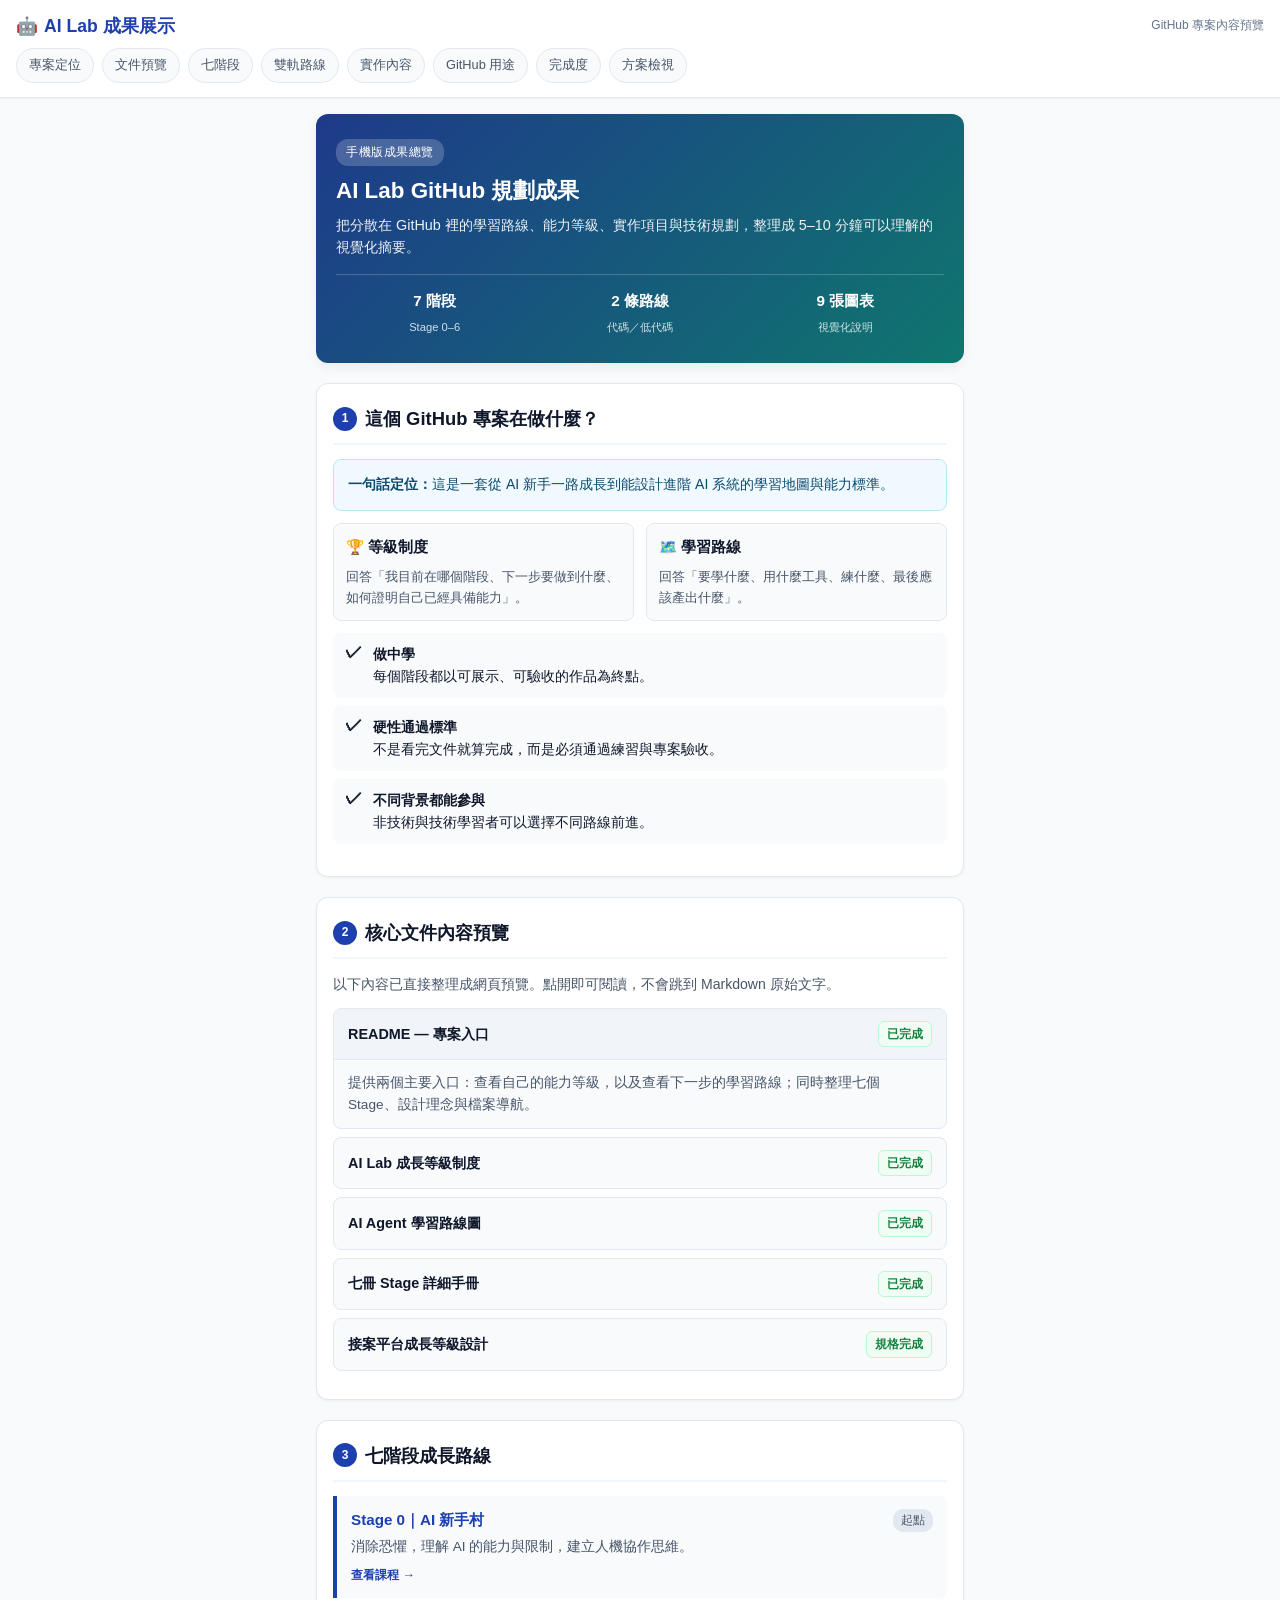
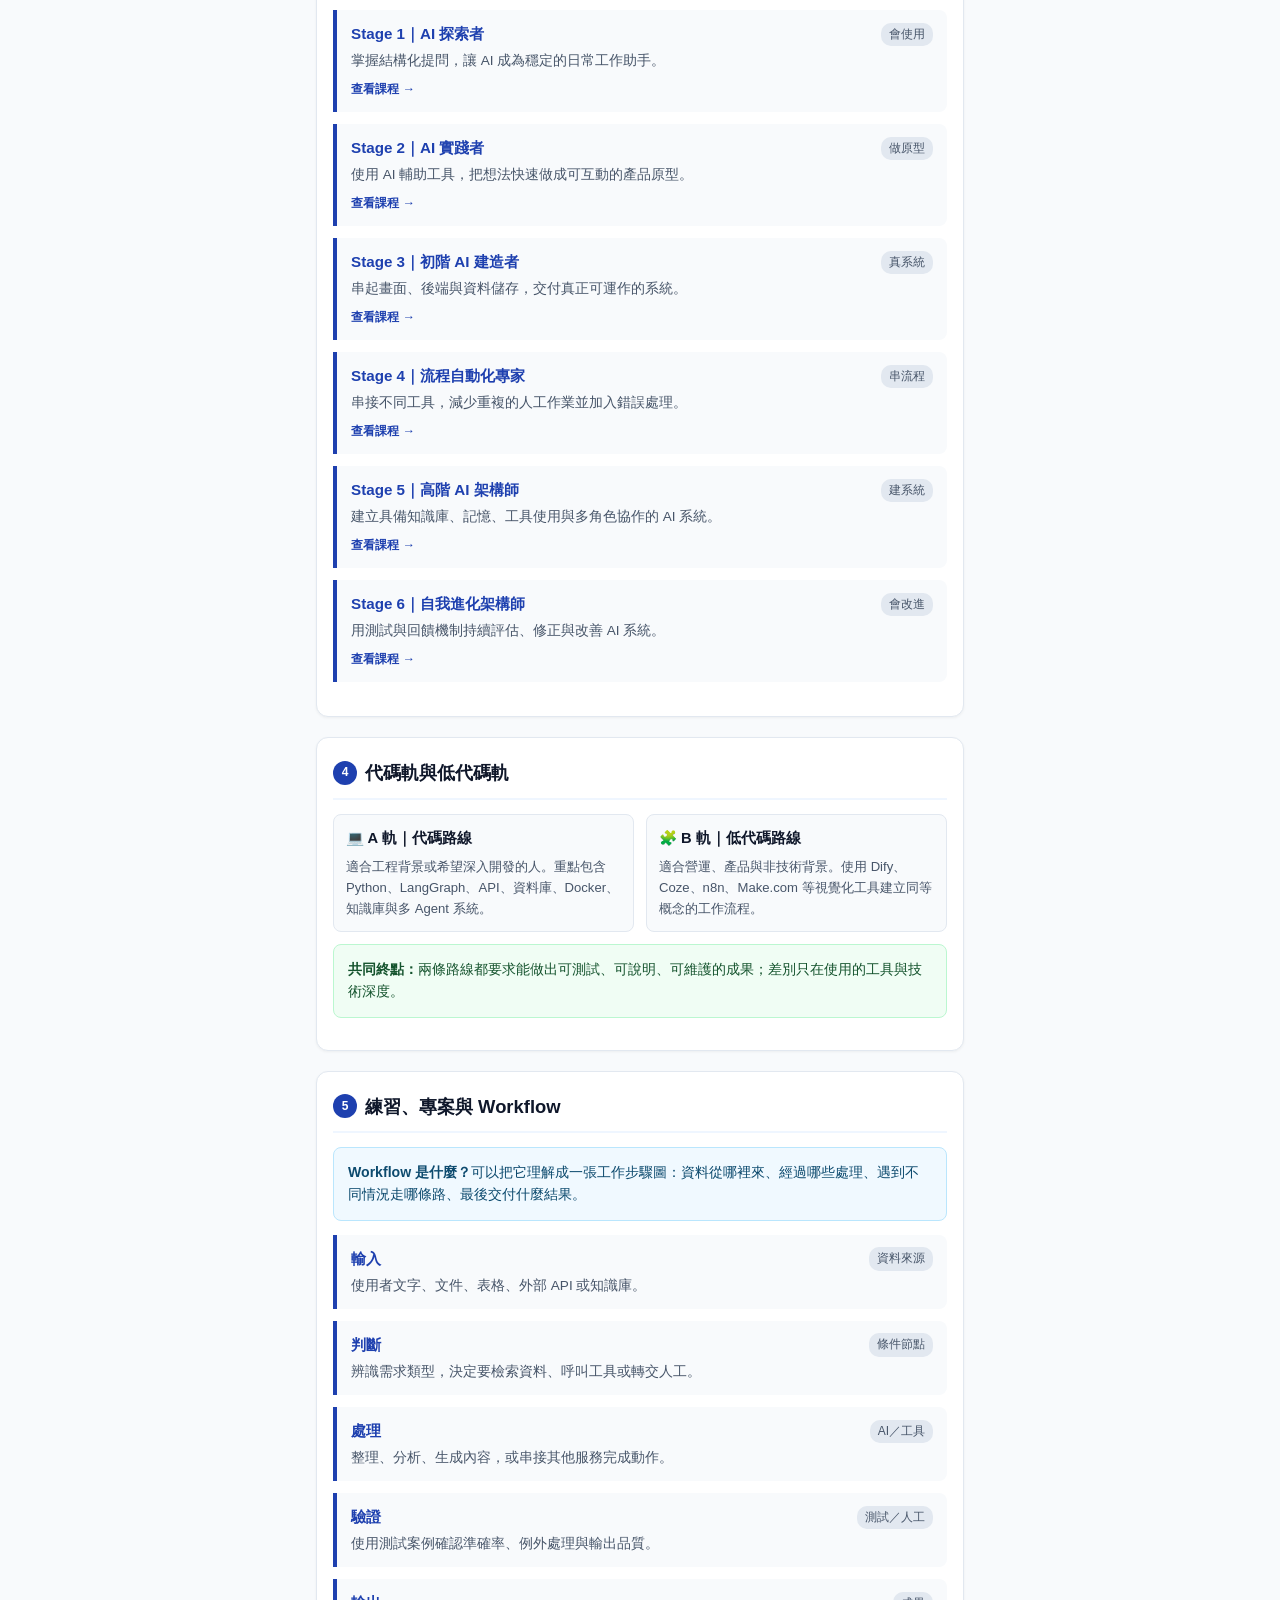
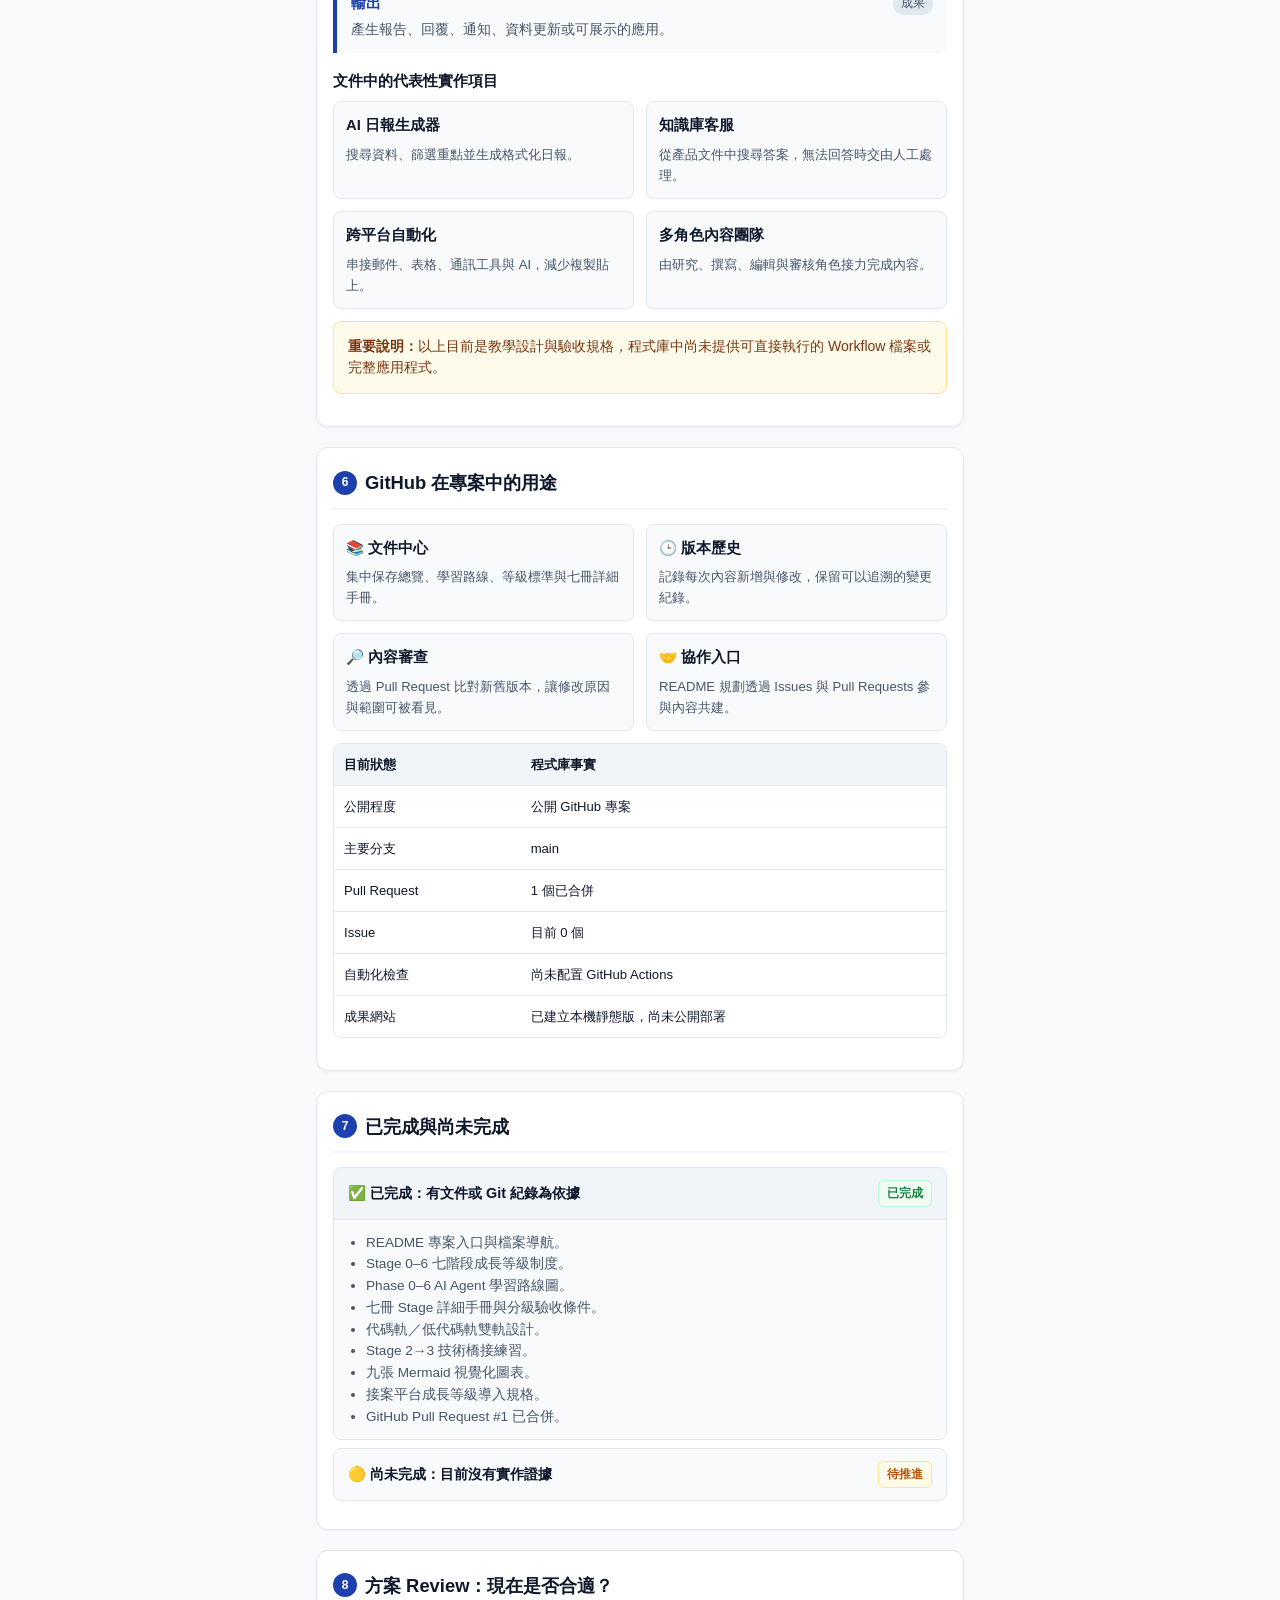
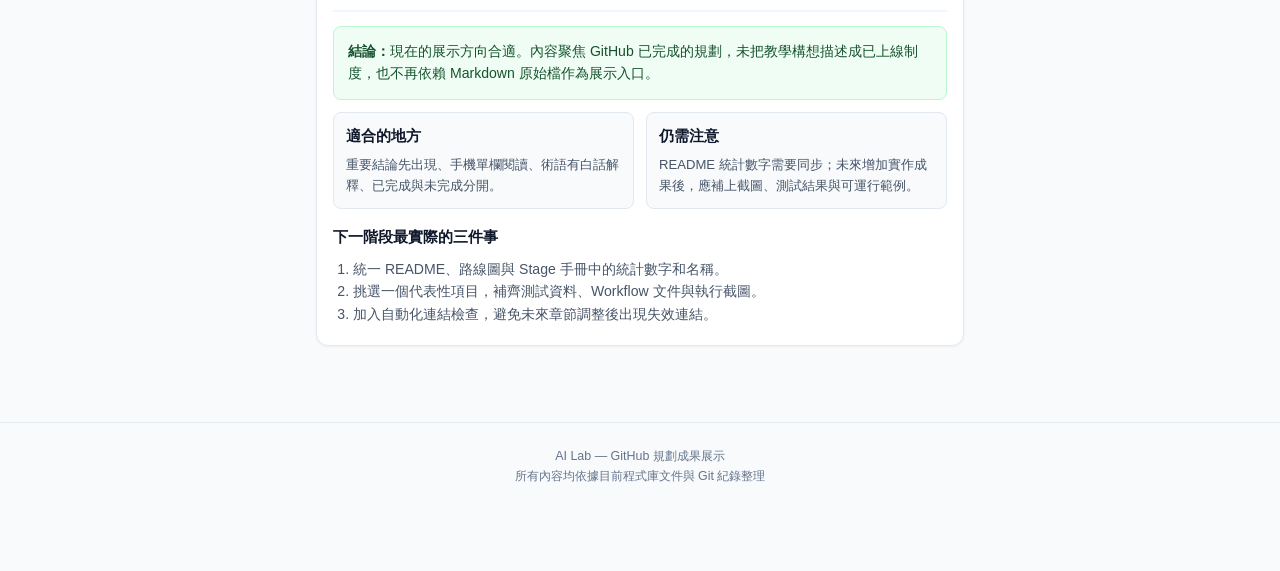
==== docs/ai-lab-showcase/index.html @ 39b33d66 "feat: 建立 AI Lab 手機成果展示與 Stage 課程導覽 新增 docs 根入口與 7 個獨立課程頁面，並將成果總覽卡片連結到對應 Stage；補充專案規範、進度記錄與內部檔案排除規則。" ====
<!DOCTYPE html>
<html lang="zh-TW">
<head>
  <meta charset="UTF-8">
  <meta name="viewport" content="width=device-width, initial-scale=1.0">
  <meta name="description" content="AI Lab GitHub 專案規劃成果的手機版展示。">
  <title>AI Lab — GitHub 規劃成果展示</title>
  <link rel="stylesheet" href="style.css">
</head>
<body>
  <header>
    <div class="brand">
      <div class="brand-title"><span>🤖</span> AI Lab 成果展示</div>
      <div class="brand-subtitle">GitHub 專案內容預覽</div>
    </div>
    <nav class="nav-scroll" aria-label="頁面導覽">
      <a href="#overview" class="nav-chip">專案定位</a>
      <a href="#files" class="nav-chip">文件預覽</a>
      <a href="#stages" class="nav-chip">七階段</a>
      <a href="#tracks" class="nav-chip">雙軌路線</a>
      <a href="#practice" class="nav-chip">實作內容</a>
      <a href="#github" class="nav-chip">GitHub 用途</a>
      <a href="#status" class="nav-chip">完成度</a>
      <a href="#review" class="nav-chip">方案檢視</a>
    </nav>
  </header>

  <main class="container">
    <section class="hero" aria-labelledby="hero-title">
      <span class="hero-tag">手機版成果總覽</span>
      <h1 id="hero-title">AI Lab GitHub 規劃成果</h1>
      <p>把分散在 GitHub 裡的學習路線、能力等級、實作項目與技術規劃，整理成 5–10 分鐘可以理解的視覺化摘要。</p>
      <div class="meta-bar">
        <div class="meta-item"><strong>7 階段</strong><span>Stage 0–6</span></div>
        <div class="meta-item"><strong>2 條路線</strong><span>代碼／低代碼</span></div>
        <div class="meta-item"><strong>9 張圖表</strong><span>視覺化說明</span></div>
      </div>
    </section>

    <section id="overview" class="section-card">
      <div class="section-header">
        <div class="section-num">1</div>
        <h2 class="section-title">這個 GitHub 專案在做什麼？</h2>
      </div>
      <div class="callout callout-info">
        <strong>一句話定位：</strong>這是一套從 AI 新手一路成長到能設計進階 AI 系統的學習地圖與能力標準。
      </div>
      <div class="grid-2">
        <article class="subcard">
          <h4>🏆 等級制度</h4>
          <p>回答「我目前在哪個階段、下一步要做到什麼、如何證明自己已經具備能力」。</p>
        </article>
        <article class="subcard">
          <h4>🗺️ 學習路線</h4>
          <p>回答「要學什麼、用什麼工具、練什麼、最後應該產出什麼」。</p>
        </article>
      </div>
      <ul class="checklist">
        <li class="checklist-item"><span class="checklist-icon">✓</span><div><strong>做中學</strong><br>每個階段都以可展示、可驗收的作品為終點。</div></li>
        <li class="checklist-item"><span class="checklist-icon">✓</span><div><strong>硬性通過標準</strong><br>不是看完文件就算完成，而是必須通過練習與專案驗收。</div></li>
        <li class="checklist-item"><span class="checklist-icon">✓</span><div><strong>不同背景都能參與</strong><br>非技術與技術學習者可以選擇不同路線前進。</div></li>
      </ul>
    </section>

    <section id="files" class="section-card">
      <div class="section-header">
        <div class="section-num">2</div>
        <h2 class="section-title">核心文件內容預覽</h2>
      </div>
      <p style="font-size:0.88rem;color:var(--text-secondary);margin-bottom:12px;">以下內容已直接整理成網頁預覽。點開即可閱讀，不會跳到 Markdown 原始文字。</p>

      <details open>
        <summary><span>README — 專案入口</span><span class="badge badge-completed">已完成</span></summary>
        <div class="details-content">
          <p>提供兩個主要入口：查看自己的能力等級，以及查看下一步的學習路線；同時整理七個 Stage、設計理念與檔案導航。</p>
        </div>
      </details>
      <details>
        <summary><span>AI Lab 成長等級制度</span><span class="badge badge-completed">已完成</span></summary>
        <div class="details-content">
          <p>定義 Stage 0–6 的名稱、能力描述、通過標準、升階條件、不同背景的推薦路線，以及高階學習者協助初階學習者的互助機制。</p>
        </div>
      </details>
      <details>
        <summary><span>AI Agent 學習路線圖</span><span class="badge badge-completed">已完成</span></summary>
        <div class="details-content">
          <p>依 Phase 0–6 排列學習內容，涵蓋 AI 基礎、提示詞、低代碼原型、程式開發、流程自動化、知識庫、多 Agent 協作與自我改進機制。</p>
        </div>
      </details>
      <details>
        <summary><span>七冊 Stage 詳細手冊</span><span class="badge badge-completed">已完成</span></summary>
        <div class="details-content">
          <p>每冊包含階段定位、前置條件、知識點、技能要求、推薦工具、練習項目、通過標準、升階條件與學習資源。</p>
        </div>
      </details>
      <details>
        <summary><span>接案平台成長等級設計</span><span class="badge badge-completed">規格完成</span></summary>
        <div class="details-content">
          <p>把七個能力等級對應到可承接的項目類型，例如內容整理、原型製作、全端系統、自動化流程、知識庫與進階 AI 系統。</p>
        </div>
      </details>
    </section>

    <section id="stages" class="section-card">
      <div class="section-header">
        <div class="section-num">3</div>
        <h2 class="section-title">七階段成長路線</h2>
      </div>
      <div class="process-flow">
        <a href="stages/stage-0.html" class="flow-step flow-step-link" aria-label="開啟 Stage 0 AI 新手村課程"><div class="step-head"><span class="step-title">Stage 0｜AI 新手村</span><span class="step-actor">起點</span></div><div class="step-desc">消除恐懼，理解 AI 的能力與限制，建立人機協作思維。</div><span class="step-link-hint">查看課程 →</span></a>
        <a href="stages/stage-1.html" class="flow-step flow-step-link" aria-label="開啟 Stage 1 AI 探索者課程"><div class="step-head"><span class="step-title">Stage 1｜AI 探索者</span><span class="step-actor">會使用</span></div><div class="step-desc">掌握結構化提問，讓 AI 成為穩定的日常工作助手。</div><span class="step-link-hint">查看課程 →</span></a>
        <a href="stages/stage-2.html" class="flow-step flow-step-link" aria-label="開啟 Stage 2 AI 實踐者課程"><div class="step-head"><span class="step-title">Stage 2｜AI 實踐者</span><span class="step-actor">做原型</span></div><div class="step-desc">使用 AI 輔助工具，把想法快速做成可互動的產品原型。</div><span class="step-link-hint">查看課程 →</span></a>
        <a href="stages/stage-3.html" class="flow-step flow-step-link" aria-label="開啟 Stage 3 初階 AI 建造者課程"><div class="step-head"><span class="step-title">Stage 3｜初階 AI 建造者</span><span class="step-actor">真系統</span></div><div class="step-desc">串起畫面、後端與資料儲存，交付真正可運作的系統。</div><span class="step-link-hint">查看課程 →</span></a>
        <a href="stages/stage-4.html" class="flow-step flow-step-link" aria-label="開啟 Stage 4 流程自動化專家課程"><div class="step-head"><span class="step-title">Stage 4｜流程自動化專家</span><span class="step-actor">串流程</span></div><div class="step-desc">串接不同工具，減少重複的人工作業並加入錯誤處理。</div><span class="step-link-hint">查看課程 →</span></a>
        <a href="stages/stage-5.html" class="flow-step flow-step-link" aria-label="開啟 Stage 5 高階 AI 架構師課程"><div class="step-head"><span class="step-title">Stage 5｜高階 AI 架構師</span><span class="step-actor">建系統</span></div><div class="step-desc">建立具備知識庫、記憶、工具使用與多角色協作的 AI 系統。</div><span class="step-link-hint">查看課程 →</span></a>
        <a href="stages/stage-6.html" class="flow-step flow-step-link" aria-label="開啟 Stage 6 自我進化架構師課程"><div class="step-head"><span class="step-title">Stage 6｜自我進化架構師</span><span class="step-actor">會改進</span></div><div class="step-desc">用測試與回饋機制持續評估、修正與改善 AI 系統。</div><span class="step-link-hint">查看課程 →</span></a>
      </div>
    </section>

    <section id="tracks" class="section-card">
      <div class="section-header">
        <div class="section-num">4</div>
        <h2 class="section-title">代碼軌與低代碼軌</h2>
      </div>
      <div class="grid-2">
        <article class="subcard">
          <h4>💻 A 軌｜代碼路線</h4>
          <p>適合工程背景或希望深入開發的人。重點包含 Python、LangGraph、API、資料庫、Docker、知識庫與多 Agent 系統。</p>
        </article>
        <article class="subcard">
          <h4>🧩 B 軌｜低代碼路線</h4>
          <p>適合營運、產品與非技術背景。使用 Dify、Coze、n8n、Make.com 等視覺化工具建立同等概念的工作流程。</p>
        </article>
      </div>
      <div class="callout callout-success"><strong>共同終點：</strong>兩條路線都要求能做出可測試、可說明、可維護的成果；差別只在使用的工具與技術深度。</div>
    </section>

    <section id="practice" class="section-card">
      <div class="section-header">
        <div class="section-num">5</div>
        <h2 class="section-title">練習、專案與 Workflow</h2>
      </div>
      <div class="callout callout-info">
        <strong>Workflow 是什麼？</strong>可以把它理解成一張工作步驟圖：資料從哪裡來、經過哪些處理、遇到不同情況走哪條路、最後交付什麼結果。
      </div>
      <div class="process-flow">
        <article class="flow-step"><div class="step-head"><span class="step-title">輸入</span><span class="step-actor">資料來源</span></div><div class="step-desc">使用者文字、文件、表格、外部 API 或知識庫。</div></article>
        <article class="flow-step"><div class="step-head"><span class="step-title">判斷</span><span class="step-actor">條件節點</span></div><div class="step-desc">辨識需求類型，決定要檢索資料、呼叫工具或轉交人工。</div></article>
        <article class="flow-step"><div class="step-head"><span class="step-title">處理</span><span class="step-actor">AI／工具</span></div><div class="step-desc">整理、分析、生成內容，或串接其他服務完成動作。</div></article>
        <article class="flow-step"><div class="step-head"><span class="step-title">驗證</span><span class="step-actor">測試／人工</span></div><div class="step-desc">使用測試案例確認準確率、例外處理與輸出品質。</div></article>
        <article class="flow-step"><div class="step-head"><span class="step-title">輸出</span><span class="step-actor">成果</span></div><div class="step-desc">產生報告、回覆、通知、資料更新或可展示的應用。</div></article>
      </div>
      <h3 style="font-size:0.95rem;margin:16px 0 8px;">文件中的代表性實作項目</h3>
      <div class="grid-2">
        <article class="subcard"><h4>AI 日報生成器</h4><p>搜尋資料、篩選重點並生成格式化日報。</p></article>
        <article class="subcard"><h4>知識庫客服</h4><p>從產品文件中搜尋答案，無法回答時交由人工處理。</p></article>
        <article class="subcard"><h4>跨平台自動化</h4><p>串接郵件、表格、通訊工具與 AI，減少複製貼上。</p></article>
        <article class="subcard"><h4>多角色內容團隊</h4><p>由研究、撰寫、編輯與審核角色接力完成內容。</p></article>
      </div>
      <div class="callout callout-warning"><strong>重要說明：</strong>以上目前是教學設計與驗收規格，程式庫中尚未提供可直接執行的 Workflow 檔案或完整應用程式。</div>
    </section>

    <section id="github" class="section-card">
      <div class="section-header">
        <div class="section-num">6</div>
        <h2 class="section-title">GitHub 在專案中的用途</h2>
      </div>
      <div class="grid-2">
        <article class="subcard"><h4>📚 文件中心</h4><p>集中保存總覽、學習路線、等級標準與七冊詳細手冊。</p></article>
        <article class="subcard"><h4>🕒 版本歷史</h4><p>記錄每次內容新增與修改，保留可以追溯的變更紀錄。</p></article>
        <article class="subcard"><h4>🔎 內容審查</h4><p>透過 Pull Request 比對新舊版本，讓修改原因與範圍可被看見。</p></article>
        <article class="subcard"><h4>🤝 協作入口</h4><p>README 規劃透過 Issues 與 Pull Requests 參與內容共建。</p></article>
      </div>
      <div class="table-wrapper">
        <table>
          <thead><tr><th>目前狀態</th><th>程式庫事實</th></tr></thead>
          <tbody>
            <tr><td>公開程度</td><td>公開 GitHub 專案</td></tr>
            <tr><td>主要分支</td><td>main</td></tr>
            <tr><td>Pull Request</td><td>1 個已合併</td></tr>
            <tr><td>Issue</td><td>目前 0 個</td></tr>
            <tr><td>自動化檢查</td><td>尚未配置 GitHub Actions</td></tr>
            <tr><td>成果網站</td><td>已建立本機靜態版，尚未公開部署</td></tr>
          </tbody>
        </table>
      </div>
    </section>

    <section id="status" class="section-card">
      <div class="section-header">
        <div class="section-num">7</div>
        <h2 class="section-title">已完成與尚未完成</h2>
      </div>
      <details open>
        <summary><span>✅ 已完成：有文件或 Git 紀錄為依據</span><span class="badge badge-completed">已完成</span></summary>
        <div class="details-content">
          <ul style="padding-left:18px;">
            <li>README 專案入口與檔案導航。</li>
            <li>Stage 0–6 七階段成長等級制度。</li>
            <li>Phase 0–6 AI Agent 學習路線圖。</li>
            <li>七冊 Stage 詳細手冊與分級驗收條件。</li>
            <li>代碼軌／低代碼軌雙軌設計。</li>
            <li>Stage 2→3 技術橋接練習。</li>
            <li>九張 Mermaid 視覺化圖表。</li>
            <li>接案平台成長等級導入規格。</li>
            <li>GitHub Pull Request #1 已合併。</li>
          </ul>
        </div>
      </details>
      <details>
        <summary><span>🟡 尚未完成：目前沒有實作證據</span><span class="badge badge-progress">待推進</span></summary>
        <div class="details-content">
          <ul style="padding-left:18px;">
            <li>可直接執行的 Workflow 或應用程式。</li>
            <li>教學專案所需的 CSV、JSON、PDF 測試資料包。</li>
            <li>自動化測試與 GitHub Actions。</li>
            <li>正式服務環境、資料庫、監控儀表板與公開部署。</li>
            <li>README 內部分統計數字與後續新增內容的同步更新。</li>
          </ul>
        </div>
      </details>
    </section>

    <section id="review" class="section-card">
      <div class="section-header">
        <div class="section-num">8</div>
        <h2 class="section-title">方案 Review：現在是否合適？</h2>
      </div>
      <div class="callout callout-success"><strong>結論：</strong>現在的展示方向合適。內容聚焦 GitHub 已完成的規劃，未把教學構想描述成已上線制度，也不再依賴 Markdown 原始檔作為展示入口。</div>
      <div class="grid-2">
        <article class="subcard"><h4>適合的地方</h4><p>重要結論先出現、手機單欄閱讀、術語有白話解釋、已完成與未完成分開。</p></article>
        <article class="subcard"><h4>仍需注意</h4><p>README 統計數字需要同步；未來增加實作成果後，應補上截圖、測試結果與可運行範例。</p></article>
      </div>
      <h3 style="font-size:0.95rem;margin:16px 0 8px;">下一階段最實際的三件事</h3>
      <ol style="padding-left:20px;font-size:0.88rem;color:var(--text-secondary);">
        <li>統一 README、路線圖與 Stage 手冊中的統計數字和名稱。</li>
        <li>挑選一個代表性項目，補齊測試資料、Workflow 文件與執行截圖。</li>
        <li>加入自動化連結檢查，避免未來章節調整後出現失效連結。</li>
      </ol>
    </section>
  </main>

  <footer>
    AI Lab — GitHub 規劃成果展示<br>
    所有內容均依據目前程式庫文件與 Git 紀錄整理
  </footer>
</body>
</html>
---- docs/ai-lab-showcase/style.css ----
/* FK AI Lab 展示網站 — 手機優先樣式表 (Mobile-First CSS) */
 
 :root {
   --bg-main: #f8fafc;
   --bg-card: #ffffff;
   --bg-nav: rgba(255, 255, 255, 0.95);
   --text-primary: #0f172a;
   --text-secondary: #475569;
   --text-muted: #64748b;
   --primary: #1e40af;
   --primary-light: #eff6ff;
   --primary-border: #bfdbfe;
   --accent-teal: #0f766e;
   --accent-teal-light: #f0fdf4;
   --success: #15803d;
   --success-bg: #f0fdf4;
   --success-border: #bbf7d0;
   --warning: #b45309;
   --warning-bg: #fffbeb;
   --warning-border: #fde68a;
   --danger: #b91c1c;
   --danger-bg: #fef2f2;
   --danger-border: #fecaca;
   --info: #0369a1;
   --info-bg: #f0f9ff;
   --info-border: #bae6fd;
   --border-color: #e2e8f0;
   --radius: 12px;
   --radius-sm: 8px;
   --shadow-sm: 0 1px 3px rgba(0,0,0,0.05);
   --shadow: 0 4px 12px rgba(0,0,0,0.06);
   --font-family: -apple-system, BlinkMacSystemFont, "Segoe UI", Roboto, "Helvetica Neue", Arial, "PingFang TC", "Heiti TC", "Microsoft JhengHei", sans-serif;
 }
 
 * {
   box-sizing: border-box;
   margin: 0;
   padding: 0;
 }
 
 body {
   font-family: var(--font-family);
   background-color: var(--bg-main);
   color: var(--text-primary);
   line-height: 1.6;
   padding-bottom: 60px;
   -webkit-text-size-adjust: 100%;
 }
 
 /* Sticky Header / Quick Nav */
 header {
   position: sticky;
   top: 0;
   z-index: 100;
   background-color: var(--bg-nav);
   backdrop-filter: blur(8px);
   border-bottom: 1px solid var(--border-color);
   padding: 12px 16px;
   box-shadow: var(--shadow-sm);
 }
 
 .brand {
   display: flex;
   align-items: center;
   justify-content: space-between;
 }
 
 .brand-title {
   font-size: 1.1rem;
   font-weight: 700;
   color: var(--primary);
   display: flex;
   align-items: center;
   gap: 6px;
 }
 
 .brand-subtitle {
   font-size: 0.75rem;
   color: var(--text-muted);
 }
 
 .nav-scroll {
   display: flex;
   gap: 8px;
   overflow-x: auto;
   padding: 8px 0 2px 0;
   scrollbar-width: none;
 }
 
 .nav-scroll::-webkit-scrollbar {
   display: none;
 }
 
 .nav-chip {
   white-space: nowrap;
   font-size: 0.8rem;
   font-weight: 500;
   padding: 6px 12px;
   border-radius: 20px;
   background: var(--bg-main);
   color: var(--text-secondary);
   text-decoration: none;
   border: 1px solid var(--border-color);
   transition: all 0.2s ease;
 }
 
 .nav-chip:active, .nav-chip.active {
   background: var(--primary);
   color: #ffffff;
   border-color: var(--primary);
 }
 
 /* Layout Container */
 .container {
   max-width: 680px;
   margin: 0 auto;
   padding: 16px;
 }
 
 /* Hero Banner */
 .hero {
   background: linear-gradient(135deg, #1e3a8a 0%, #0f766e 100%);
   color: #ffffff;
   border-radius: var(--radius);
   padding: 24px 20px;
   margin-bottom: 20px;
   box-shadow: var(--shadow);
 }
 
 .hero-tag {
   display: inline-block;
   background: rgba(255, 255, 255, 0.2);
   font-size: 0.75rem;
   padding: 4px 10px;
   border-radius: 12px;
   margin-bottom: 10px;
   letter-spacing: 0.5px;
 }
 
 .hero h1 {
   font-size: 1.4rem;
   font-weight: 800;
   line-height: 1.3;
   margin-bottom: 10px;
 }
 
 .hero p {
   font-size: 0.9rem;
   opacity: 0.92;
   line-height: 1.5;
 }
 
 /* Quick Meta Info */
 .meta-bar {
   display: grid;
   grid-template-columns: repeat(3, 1fr);
   gap: 8px;
   margin-top: 16px;
   padding-top: 14px;
   border-top: 1px solid rgba(255, 255, 255, 0.2);
   text-align: center;
 }
 
 .meta-item strong {
   display: block;
   font-size: 0.95rem;
 }
 
 .meta-item span {
   font-size: 0.7rem;
   opacity: 0.8;
 }
 
 /* Section Cards */
 .section-card {
   background: var(--bg-card);
   border-radius: var(--radius);
   padding: 20px 16px;
   margin-bottom: 20px;
   border: 1px solid var(--border-color);
   box-shadow: var(--shadow-sm);
 }
 
 .section-header {
   display: flex;
   align-items: center;
   gap: 8px;
   margin-bottom: 14px;
   padding-bottom: 10px;
   border-bottom: 2px solid var(--primary-light);
 }
 
 .section-num {
   background: var(--primary);
   color: #ffffff;
   font-size: 0.75rem;
   font-weight: 700;
   width: 24px;
   height: 24px;
   border-radius: 50%;
   display: flex;
   align-items: center;
   justify-content: center;
   flex-shrink: 0;
 }
 
 .section-title {
   font-size: 1.15rem;
   font-weight: 700;
   color: var(--text-primary);
 }
 
 /* Status Badges */
 .badge {
   display: inline-flex;
   align-items: center;
   gap: 4px;
   font-size: 0.72rem;
   font-weight: 600;
   padding: 3px 8px;
   border-radius: 6px;
 }
 
 .badge-completed {
   background: var(--success-bg);
   color: var(--success);
   border: 1px solid var(--success-border);
 }
 
 .badge-progress {
   background: var(--warning-bg);
   color: var(--warning);
   border: 1px solid var(--warning-border);
 }
 
 .badge-proposed {
   background: var(--info-bg);
   color: var(--info);
   border: 1px solid var(--info-border);
 }
 
 .badge-decision {
   background: var(--danger-bg);
   color: var(--danger);
   border: 1px solid var(--danger-border);
 }
 
 /* Responsive Flow / Process Steps */
 .process-flow {
   display: flex;
   flex-direction: column;
   gap: 12px;
   margin: 14px 0;
 }
 
 .flow-step {
   background: var(--bg-main);
   border-left: 4px solid var(--primary);
   padding: 12px 14px;
   border-radius: 0 var(--radius-sm) var(--radius-sm) 0;
   position: relative;
 }

 .flow-step-link {
   display: block;
   color: inherit;
   text-decoration: none;
   transition: background-color 0.2s ease, box-shadow 0.2s ease, transform 0.2s ease;
 }

 .flow-step-link:hover,
 .flow-step-link:focus-visible {
   background: var(--primary-light);
   box-shadow: var(--shadow-sm);
   outline: none;
   transform: translateY(-1px);
 }

 .flow-step-link:focus-visible {
   box-shadow: 0 0 0 3px var(--primary-border), var(--shadow-sm);
 }

 .step-link-hint {
   display: block;
   margin-top: 8px;
   color: var(--primary);
   font-size: 0.78rem;
   font-weight: 600;
 }
 
 .step-head {
   display: flex;
   align-items: center;
   justify-content: space-between;
   margin-bottom: 4px;
 }
 
 .step-title {
   font-weight: 700;
   font-size: 0.95rem;
   color: var(--primary);
 }
 
 .step-actor {
   font-size: 0.75rem;
   background: #e2e8f0;
   padding: 2px 8px;
   border-radius: 10px;
   color: var(--text-secondary);
 }
 
 .step-desc {
   font-size: 0.85rem;
   color: var(--text-secondary);
 }
 
 /* Checklist Style */
 .checklist {
   list-style: none;
   margin: 12px 0;
 }
 
 .checklist-item {
   display: flex;
   align-items: flex-start;
   gap: 10px;
   padding: 10px 12px;
   background: var(--bg-main);
   border-radius: var(--radius-sm);
   margin-bottom: 8px;
   font-size: 0.88rem;
 }
 
 .checklist-icon {
   font-weight: bold;
   font-size: 1.1rem;
   flex-shrink: 0;
   line-height: 1;
 }
 
 /* Cards Grid / Two Columns on wide screens */
 .grid-2 {
   display: grid;
   grid-template-columns: 1fr;
   gap: 12px;
 }
 
 @media (min-width: 480px) {
   .grid-2 {
     grid-template-columns: 1fr 1fr;
   }
 }
 
 .subcard {
   background: var(--bg-main);
   padding: 12px;
   border-radius: var(--radius-sm);
   border: 1px solid var(--border-color);
 }
 
 .subcard h4 {
   font-size: 0.92rem;
   margin-bottom: 6px;
   color: var(--text-primary);
 }
 
 .subcard p {
   font-size: 0.82rem;
   color: var(--text-secondary);
 }
 
 /* Callout box */
 .callout {
   padding: 14px;
   border-radius: var(--radius-sm);
   font-size: 0.88rem;
   margin: 12px 0;
   line-height: 1.55;
 }
 
 .callout-warning {
   background: var(--warning-bg);
   border: 1px solid var(--warning-border);
   color: #78350f;
 }
 
 .callout-danger {
   background: var(--danger-bg);
   border: 1px solid var(--danger-border);
   color: #7f1d1d;
 }
 
 .callout-info {
   background: var(--info-bg);
   border: 1px solid var(--info-border);
   color: #0c4a6e;
 }
 
 .callout-success {
   background: var(--success-bg);
   border: 1px solid var(--success-border);
   color: #14532d;
 }
 
 /* Simple Table styling for mobile */
 .table-wrapper {
   overflow-x: auto;
   margin: 12px 0;
   border-radius: var(--radius-sm);
   border: 1px solid var(--border-color);
 }
 
 table {
   width: 100%;
   border-collapse: collapse;
   font-size: 0.82rem;
   text-align: left;
 }
 
 th, td {
   padding: 10px;
   border-bottom: 1px solid var(--border-color);
 }
 
 th {
   background: #f1f5f9;
   font-weight: 700;
   color: var(--text-primary);
   white-space: nowrap;
 }
 
 tr:last-child td {
   border-bottom: none;
 }
 
 /* Accordion / Details styling */
 details {
   background: var(--bg-main);
   border-radius: var(--radius-sm);
   border: 1px solid var(--border-color);
   margin-bottom: 8px;
   overflow: hidden;
 }
 
 summary {
   padding: 12px 14px;
   font-weight: 600;
   font-size: 0.9rem;
   cursor: pointer;
   user-select: none;
   display: flex;
   align-items: center;
   justify-content: space-between;
   color: var(--text-primary);
 }
 
 details[open] summary {
   border-bottom: 1px solid var(--border-color);
   background: #f1f5f9;
 }
 
 .details-content {
   padding: 12px 14px;
   font-size: 0.85rem;
   color: var(--text-secondary);
 }
 
 /* Action Buttons */
 .btn-group {
   display: flex;
   flex-direction: column;
   gap: 10px;
   margin-top: 16px;
 }
 
 .btn {
   display: inline-flex;
   align-items: center;
   justify-content: center;
   gap: 8px;
   padding: 12px 20px;
   border-radius: var(--radius-sm);
   font-size: 0.9rem;
   font-weight: 600;
   text-decoration: none;
   text-align: center;
   border: none;
   cursor: pointer;
   transition: all 0.2s ease;
 }
 
 .btn-primary {
   background: var(--primary);
   color: #ffffff;
 }
 
 .btn-secondary {
   background: #e2e8f0;
   color: var(--text-primary);
 }
 
 .btn-outline {
   background: transparent;
   border: 1px solid var(--primary);
   color: var(--primary);
 }
 
 /* Footer */
 footer {
   text-align: center;
   font-size: 0.78rem;
   color: var(--text-muted);
   padding: 24px 16px;
   border-top: 1px solid var(--border-color);
   margin-top: 40px;
 }
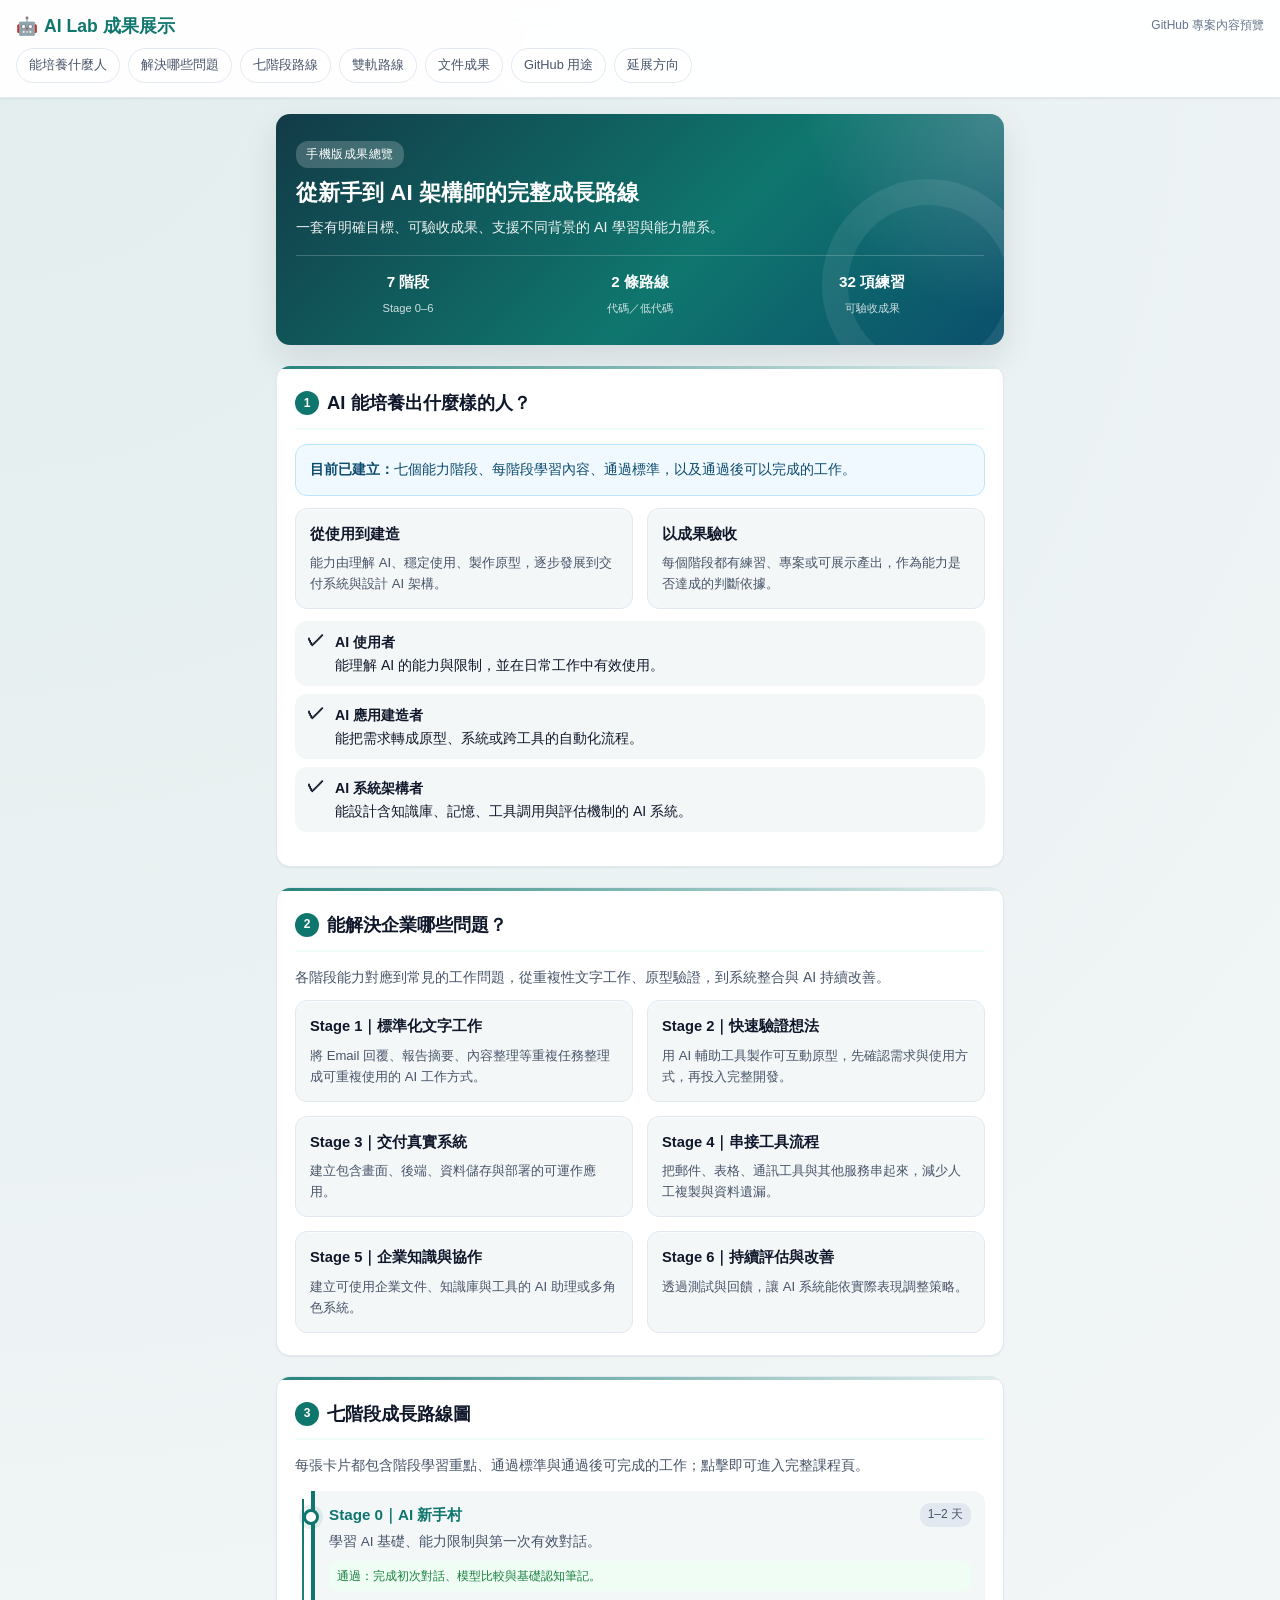
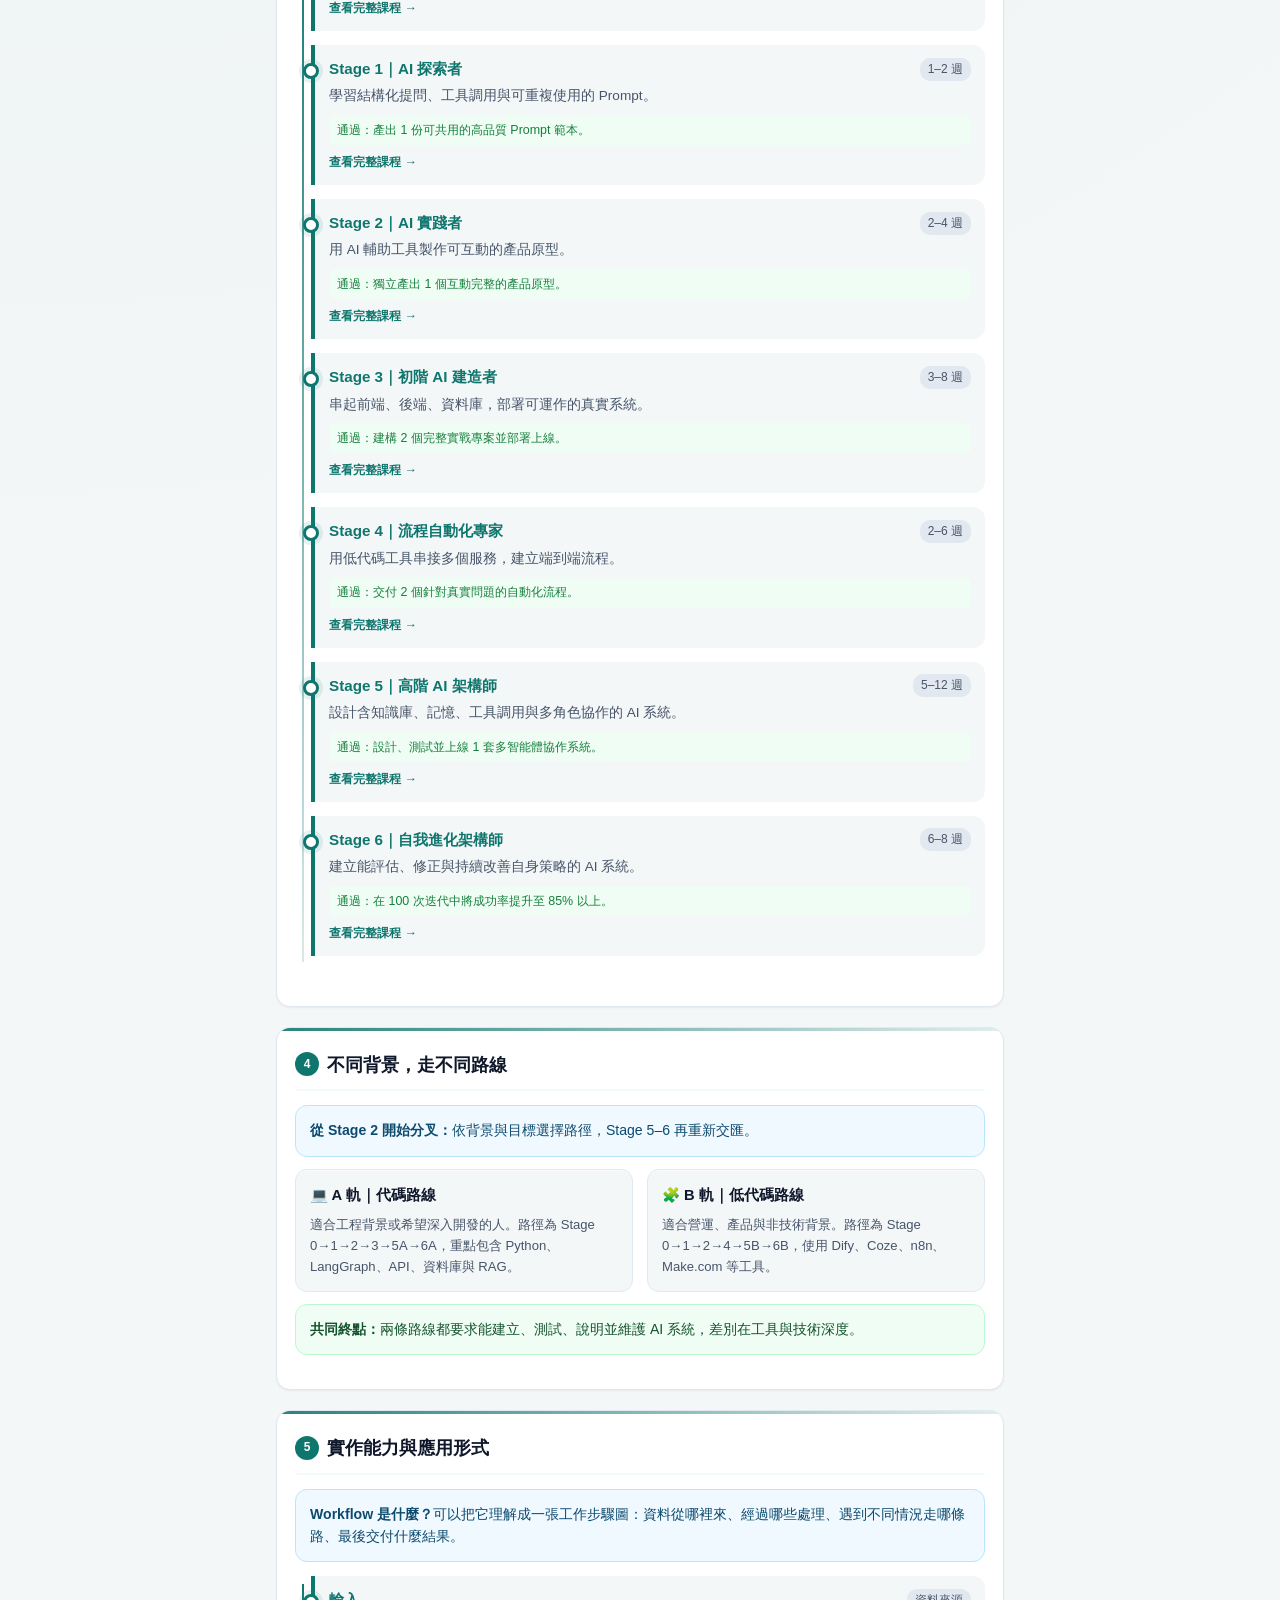
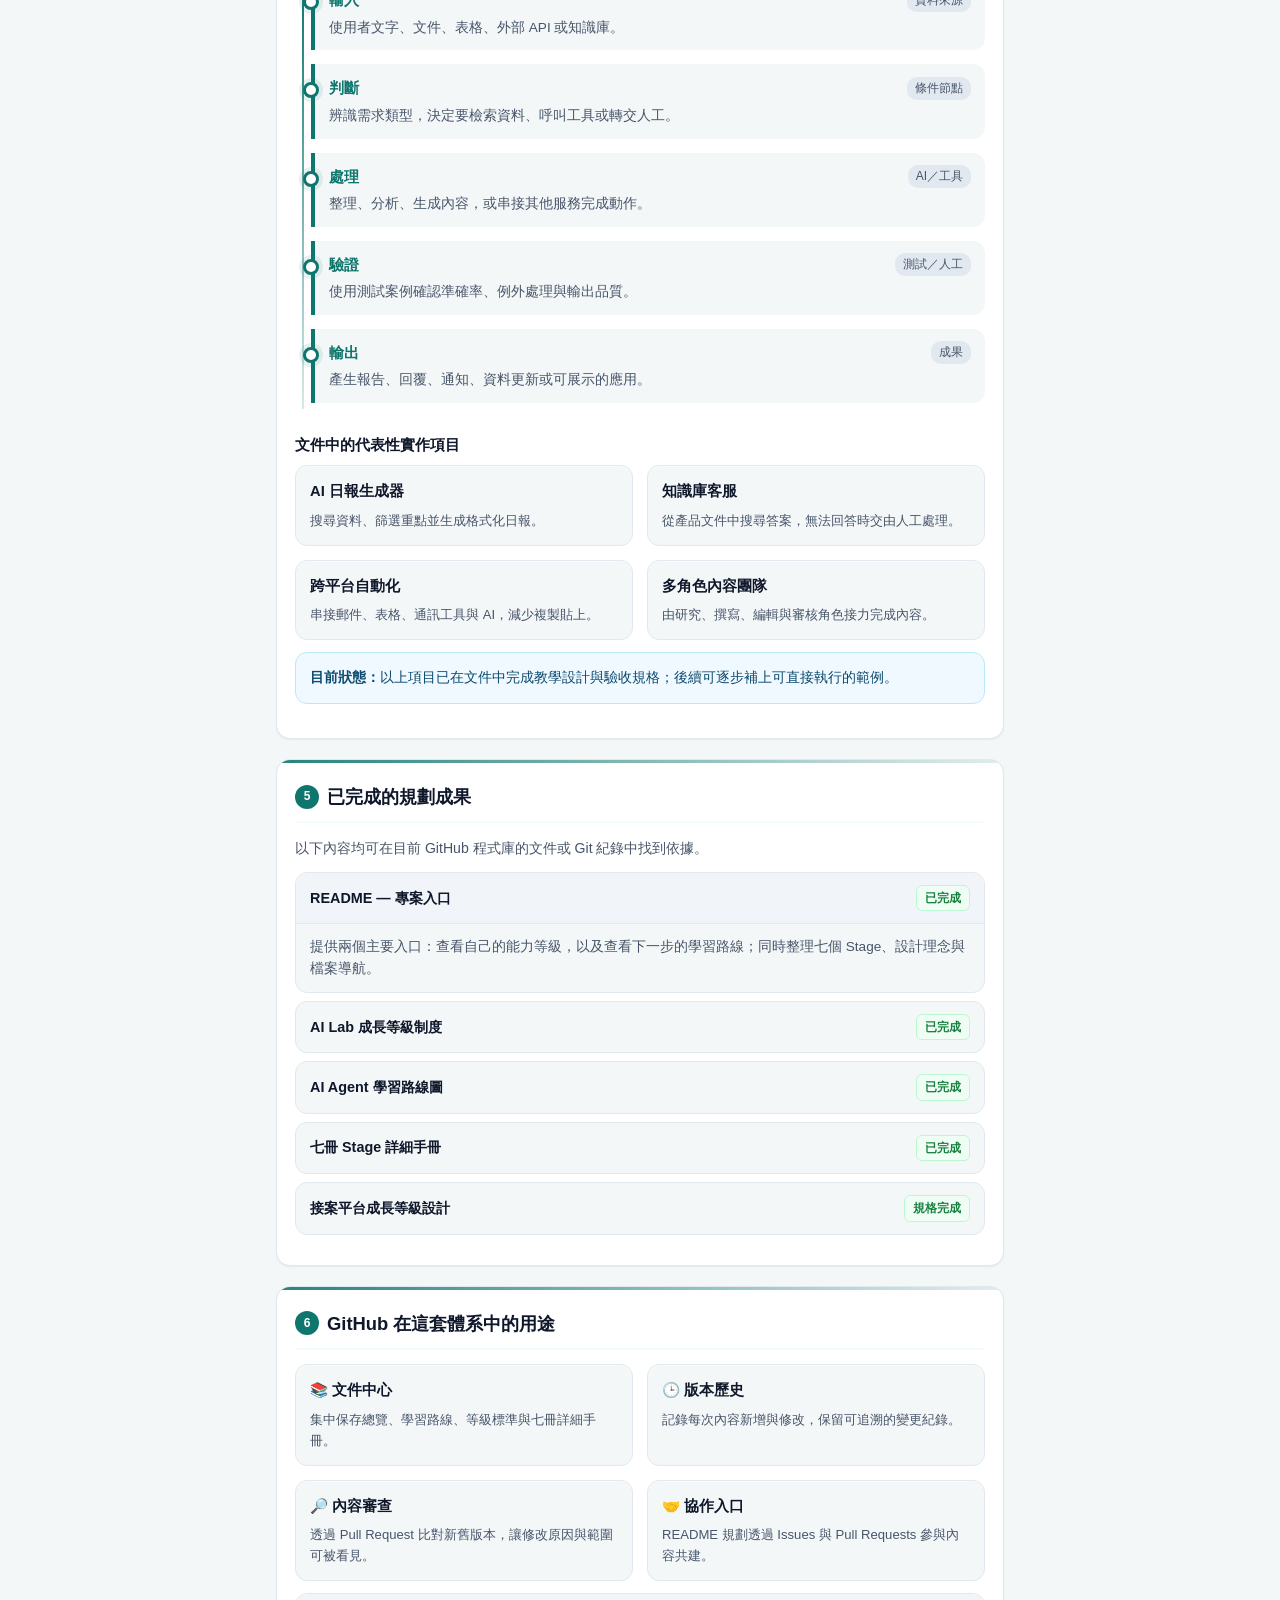
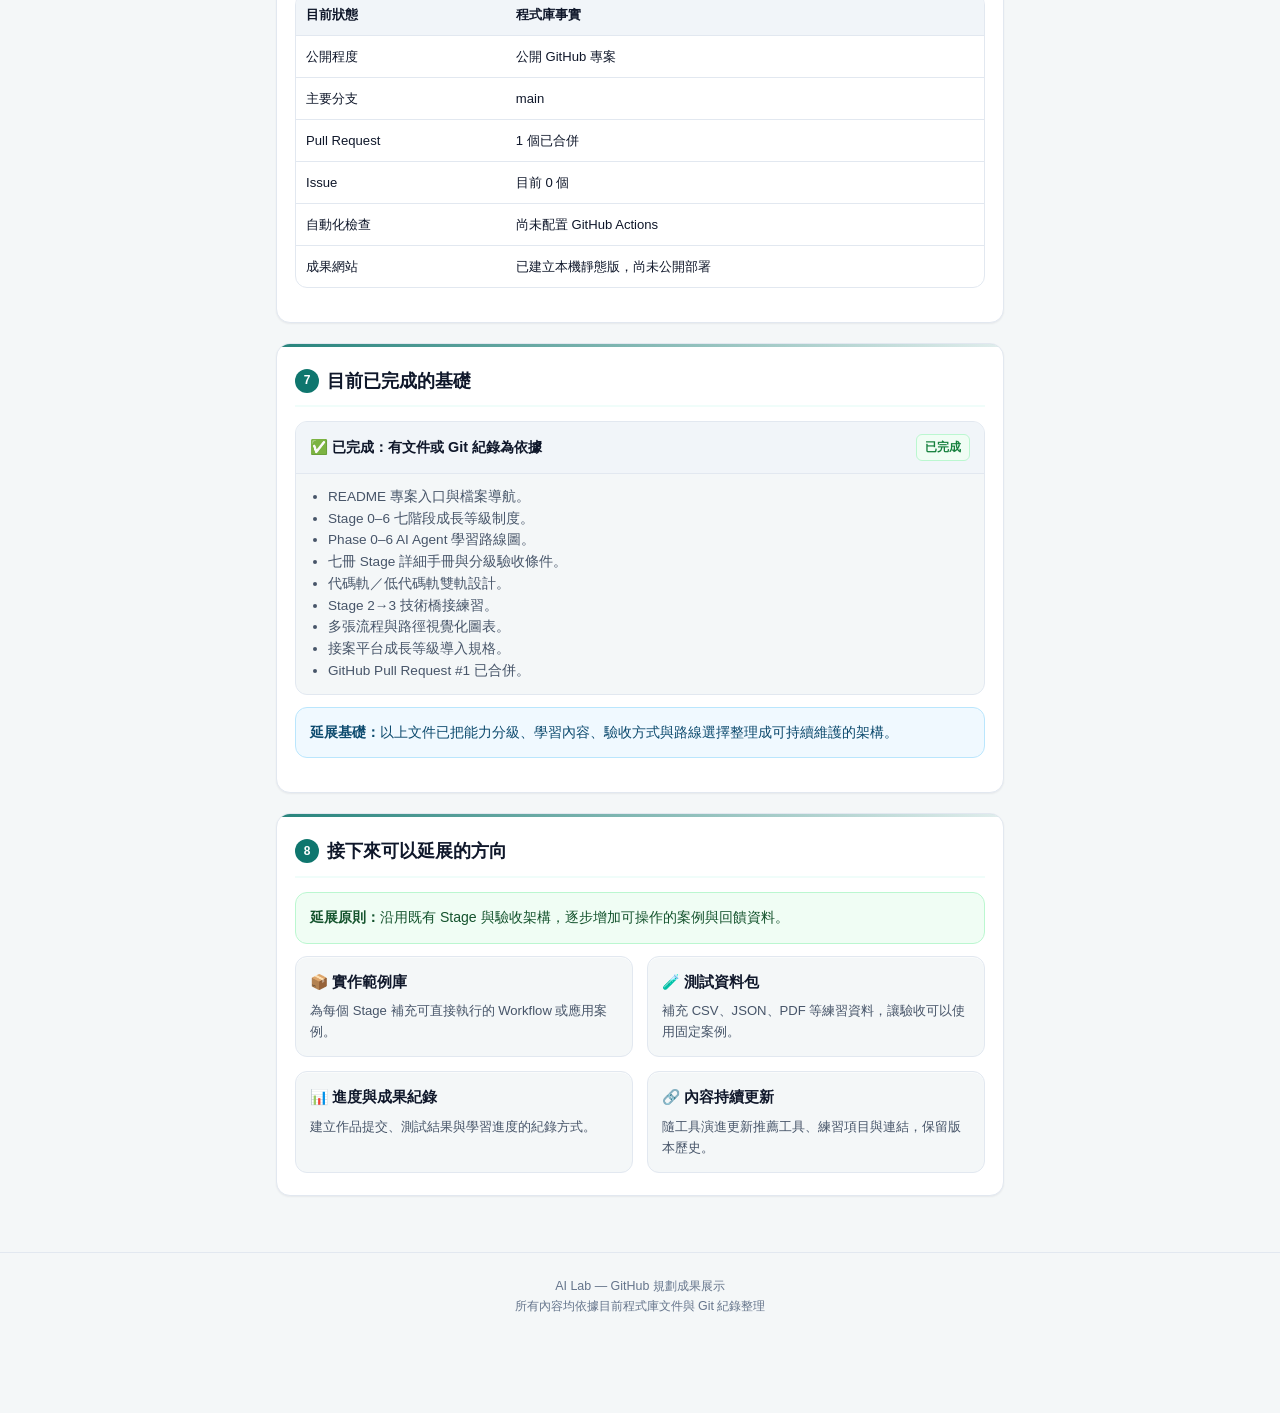
==== commit 3ead1e82: "feat: 重構成果展示頁視覺風格與卡片排版 - 升級展示頁與 Stage 課程頁共用樣式，統一採用 Teal 色系與柔和邊框陰影 - 優化 Hero 區塊、能力卡片與企業問題卡片排版，新增階段路線圖" ====
--- a/docs/ai-lab-showcase/index.html
+++ b/docs/ai-lab-showcase/index.html
@@ -14,60 +14,75 @@
       <div class="brand-subtitle">GitHub 專案內容預覽</div>
     </div>
     <nav class="nav-scroll" aria-label="頁面導覽">
-      <a href="#overview" class="nav-chip">專案定位</a>
-      <a href="#files" class="nav-chip">文件預覽</a>
-      <a href="#stages" class="nav-chip">七階段</a>
+      <a href="#what" class="nav-chip">能培養什麼人</a>
+      <a href="#problems" class="nav-chip">解決哪些問題</a>
+      <a href="#stages" class="nav-chip">七階段路線</a>
       <a href="#tracks" class="nav-chip">雙軌路線</a>
-      <a href="#practice" class="nav-chip">實作內容</a>
+      <a href="#files" class="nav-chip">文件成果</a>
       <a href="#github" class="nav-chip">GitHub 用途</a>
-      <a href="#status" class="nav-chip">完成度</a>
-      <a href="#review" class="nav-chip">方案檢視</a>
+      <a href="#next" class="nav-chip">延展方向</a>
     </nav>
   </header>
 
   <main class="container">
     <section class="hero" aria-labelledby="hero-title">
       <span class="hero-tag">手機版成果總覽</span>
-      <h1 id="hero-title">AI Lab GitHub 規劃成果</h1>
-      <p>把分散在 GitHub 裡的學習路線、能力等級、實作項目與技術規劃，整理成 5–10 分鐘可以理解的視覺化摘要。</p>
+      <h1 id="hero-title">從新手到 AI 架構師的完整成長路線</h1>
+      <p>一套有明確目標、可驗收成果、支援不同背景的 AI 學習與能力體系。</p>
       <div class="meta-bar">
         <div class="meta-item"><strong>7 階段</strong><span>Stage 0–6</span></div>
         <div class="meta-item"><strong>2 條路線</strong><span>代碼／低代碼</span></div>
-        <div class="meta-item"><strong>9 張圖表</strong><span>視覺化說明</span></div>
-      </div>
-    </section>
-
-    <section id="overview" class="section-card">
+        <div class="meta-item"><strong>32 項練習</strong><span>可驗收成果</span></div>
+      </div>
+    </section>
+
+    <section id="what" class="section-card">
       <div class="section-header">
         <div class="section-num">1</div>
-        <h2 class="section-title">這個 GitHub 專案在做什麼？</h2>
+        <h2 class="section-title">AI 能培養出什麼樣的人？</h2>
       </div>
       <div class="callout callout-info">
-        <strong>一句話定位：</strong>這是一套從 AI 新手一路成長到能設計進階 AI 系統的學習地圖與能力標準。
-      </div>
-      <div class="grid-2">
-        <article class="subcard">
-          <h4>🏆 等級制度</h4>
-          <p>回答「我目前在哪個階段、下一步要做到什麼、如何證明自己已經具備能力」。</p>
-        </article>
-        <article class="subcard">
-          <h4>🗺️ 學習路線</h4>
-          <p>回答「要學什麼、用什麼工具、練什麼、最後應該產出什麼」。</p>
+        <strong>目前已建立：</strong>七個能力階段、每階段學習內容、通過標準，以及通過後可以完成的工作。
+      </div>
+      <div class="grid-2">
+        <article class="subcard">
+          <h4>從使用到建造</h4>
+          <p>能力由理解 AI、穩定使用、製作原型，逐步發展到交付系統與設計 AI 架構。</p>
+        </article>
+        <article class="subcard">
+          <h4>以成果驗收</h4>
+          <p>每個階段都有練習、專案或可展示產出，作為能力是否達成的判斷依據。</p>
         </article>
       </div>
       <ul class="checklist">
-        <li class="checklist-item"><span class="checklist-icon">✓</span><div><strong>做中學</strong><br>每個階段都以可展示、可驗收的作品為終點。</div></li>
-        <li class="checklist-item"><span class="checklist-icon">✓</span><div><strong>硬性通過標準</strong><br>不是看完文件就算完成，而是必須通過練習與專案驗收。</div></li>
-        <li class="checklist-item"><span class="checklist-icon">✓</span><div><strong>不同背景都能參與</strong><br>非技術與技術學習者可以選擇不同路線前進。</div></li>
+        <li class="checklist-item"><span class="checklist-icon">✓</span><div><strong>AI 使用者</strong><br>能理解 AI 的能力與限制，並在日常工作中有效使用。</div></li>
+        <li class="checklist-item"><span class="checklist-icon">✓</span><div><strong>AI 應用建造者</strong><br>能把需求轉成原型、系統或跨工具的自動化流程。</div></li>
+        <li class="checklist-item"><span class="checklist-icon">✓</span><div><strong>AI 系統架構者</strong><br>能設計含知識庫、記憶、工具調用與評估機制的 AI 系統。</div></li>
       </ul>
     </section>
 
+    <section id="problems" class="section-card">
+      <div class="section-header">
+        <div class="section-num">2</div>
+        <h2 class="section-title">能解決企業哪些問題？</h2>
+      </div>
+      <p style="font-size:0.88rem;color:var(--text-secondary);margin-bottom:12px;">各階段能力對應到常見的工作問題，從重複性文字工作、原型驗證，到系統整合與 AI 持續改善。</p>
+      <div class="grid-2">
+        <article class="subcard"><h4>Stage 1｜標準化文字工作</h4><p>將 Email 回覆、報告摘要、內容整理等重複任務整理成可重複使用的 AI 工作方式。</p></article>
+        <article class="subcard"><h4>Stage 2｜快速驗證想法</h4><p>用 AI 輔助工具製作可互動原型，先確認需求與使用方式，再投入完整開發。</p></article>
+        <article class="subcard"><h4>Stage 3｜交付真實系統</h4><p>建立包含畫面、後端、資料儲存與部署的可運作應用。</p></article>
+        <article class="subcard"><h4>Stage 4｜串接工具流程</h4><p>把郵件、表格、通訊工具與其他服務串起來，減少人工複製與資料遺漏。</p></article>
+        <article class="subcard"><h4>Stage 5｜企業知識與協作</h4><p>建立可使用企業文件、知識庫與工具的 AI 助理或多角色系統。</p></article>
+        <article class="subcard"><h4>Stage 6｜持續評估與改善</h4><p>透過測試與回饋，讓 AI 系統能依實際表現調整策略。</p></article>
+      </div>
+    </section>
+
     <section id="files" class="section-card">
       <div class="section-header">
-        <div class="section-num">2</div>
-        <h2 class="section-title">核心文件內容預覽</h2>
-      </div>
-      <p style="font-size:0.88rem;color:var(--text-secondary);margin-bottom:12px;">以下內容已直接整理成網頁預覽。點開即可閱讀，不會跳到 Markdown 原始文字。</p>
+        <div class="section-num">5</div>
+        <h2 class="section-title">已完成的規劃成果</h2>
+      </div>
+      <p style="font-size:0.88rem;color:var(--text-secondary);margin-bottom:12px;">以下內容均可在目前 GitHub 程式庫的文件或 Git 紀錄中找到依據。</p>
 
       <details open>
         <summary><span>README — 專案入口</span><span class="badge badge-completed">已完成</span></summary>
@@ -104,41 +119,43 @@
     <section id="stages" class="section-card">
       <div class="section-header">
         <div class="section-num">3</div>
-        <h2 class="section-title">七階段成長路線</h2>
-      </div>
+        <h2 class="section-title">七階段成長路線圖</h2>
+      </div>
+      <p style="font-size:0.88rem;color:var(--text-secondary);margin-bottom:12px;">每張卡片都包含階段學習重點、通過標準與通過後可完成的工作；點擊即可進入完整課程頁。</p>
       <div class="process-flow">
-        <a href="stages/stage-0.html" class="flow-step flow-step-link" aria-label="開啟 Stage 0 AI 新手村課程"><div class="step-head"><span class="step-title">Stage 0｜AI 新手村</span><span class="step-actor">起點</span></div><div class="step-desc">消除恐懼，理解 AI 的能力與限制，建立人機協作思維。</div><span class="step-link-hint">查看課程 →</span></a>
-        <a href="stages/stage-1.html" class="flow-step flow-step-link" aria-label="開啟 Stage 1 AI 探索者課程"><div class="step-head"><span class="step-title">Stage 1｜AI 探索者</span><span class="step-actor">會使用</span></div><div class="step-desc">掌握結構化提問，讓 AI 成為穩定的日常工作助手。</div><span class="step-link-hint">查看課程 →</span></a>
-        <a href="stages/stage-2.html" class="flow-step flow-step-link" aria-label="開啟 Stage 2 AI 實踐者課程"><div class="step-head"><span class="step-title">Stage 2｜AI 實踐者</span><span class="step-actor">做原型</span></div><div class="step-desc">使用 AI 輔助工具，把想法快速做成可互動的產品原型。</div><span class="step-link-hint">查看課程 →</span></a>
-        <a href="stages/stage-3.html" class="flow-step flow-step-link" aria-label="開啟 Stage 3 初階 AI 建造者課程"><div class="step-head"><span class="step-title">Stage 3｜初階 AI 建造者</span><span class="step-actor">真系統</span></div><div class="step-desc">串起畫面、後端與資料儲存，交付真正可運作的系統。</div><span class="step-link-hint">查看課程 →</span></a>
-        <a href="stages/stage-4.html" class="flow-step flow-step-link" aria-label="開啟 Stage 4 流程自動化專家課程"><div class="step-head"><span class="step-title">Stage 4｜流程自動化專家</span><span class="step-actor">串流程</span></div><div class="step-desc">串接不同工具，減少重複的人工作業並加入錯誤處理。</div><span class="step-link-hint">查看課程 →</span></a>
-        <a href="stages/stage-5.html" class="flow-step flow-step-link" aria-label="開啟 Stage 5 高階 AI 架構師課程"><div class="step-head"><span class="step-title">Stage 5｜高階 AI 架構師</span><span class="step-actor">建系統</span></div><div class="step-desc">建立具備知識庫、記憶、工具使用與多角色協作的 AI 系統。</div><span class="step-link-hint">查看課程 →</span></a>
-        <a href="stages/stage-6.html" class="flow-step flow-step-link" aria-label="開啟 Stage 6 自我進化架構師課程"><div class="step-head"><span class="step-title">Stage 6｜自我進化架構師</span><span class="step-actor">會改進</span></div><div class="step-desc">用測試與回饋機制持續評估、修正與改善 AI 系統。</div><span class="step-link-hint">查看課程 →</span></a>
+        <a href="stages/stage-0.html" class="flow-step flow-step-link" aria-label="開啟 Stage 0 AI 新手村課程"><div class="step-head"><span class="step-title">Stage 0｜AI 新手村</span><span class="step-actor">1–2 天</span></div><div class="step-desc">學習 AI 基礎、能力限制與第一次有效對話。</div><div class="step-pass">通過：完成初次對話、模型比較與基礎認知筆記。</div><span class="step-link-hint">查看完整課程 →</span></a>
+        <a href="stages/stage-1.html" class="flow-step flow-step-link" aria-label="開啟 Stage 1 AI 探索者課程"><div class="step-head"><span class="step-title">Stage 1｜AI 探索者</span><span class="step-actor">1–2 週</span></div><div class="step-desc">學習結構化提問、工具調用與可重複使用的 Prompt。</div><div class="step-pass">通過：產出 1 份可共用的高品質 Prompt 範本。</div><span class="step-link-hint">查看完整課程 →</span></a>
+        <a href="stages/stage-2.html" class="flow-step flow-step-link" aria-label="開啟 Stage 2 AI 實踐者課程"><div class="step-head"><span class="step-title">Stage 2｜AI 實踐者</span><span class="step-actor">2–4 週</span></div><div class="step-desc">用 AI 輔助工具製作可互動的產品原型。</div><div class="step-pass">通過：獨立產出 1 個互動完整的產品原型。</div><span class="step-link-hint">查看完整課程 →</span></a>
+        <a href="stages/stage-3.html" class="flow-step flow-step-link" aria-label="開啟 Stage 3 初階 AI 建造者課程"><div class="step-head"><span class="step-title">Stage 3｜初階 AI 建造者</span><span class="step-actor">3–8 週</span></div><div class="step-desc">串起前端、後端、資料庫，部署可運作的真實系統。</div><div class="step-pass">通過：建構 2 個完整實戰專案並部署上線。</div><span class="step-link-hint">查看完整課程 →</span></a>
+        <a href="stages/stage-4.html" class="flow-step flow-step-link" aria-label="開啟 Stage 4 流程自動化專家課程"><div class="step-head"><span class="step-title">Stage 4｜流程自動化專家</span><span class="step-actor">2–6 週</span></div><div class="step-desc">用低代碼工具串接多個服務，建立端到端流程。</div><div class="step-pass">通過：交付 2 個針對真實問題的自動化流程。</div><span class="step-link-hint">查看完整課程 →</span></a>
+        <a href="stages/stage-5.html" class="flow-step flow-step-link" aria-label="開啟 Stage 5 高階 AI 架構師課程"><div class="step-head"><span class="step-title">Stage 5｜高階 AI 架構師</span><span class="step-actor">5–12 週</span></div><div class="step-desc">設計含知識庫、記憶、工具調用與多角色協作的 AI 系統。</div><div class="step-pass">通過：設計、測試並上線 1 套多智能體協作系統。</div><span class="step-link-hint">查看完整課程 →</span></a>
+        <a href="stages/stage-6.html" class="flow-step flow-step-link" aria-label="開啟 Stage 6 自我進化架構師課程"><div class="step-head"><span class="step-title">Stage 6｜自我進化架構師</span><span class="step-actor">6–8 週</span></div><div class="step-desc">建立能評估、修正與持續改善自身策略的 AI 系統。</div><div class="step-pass">通過：在 100 次迭代中將成功率提升至 85% 以上。</div><span class="step-link-hint">查看完整課程 →</span></a>
       </div>
     </section>
 
     <section id="tracks" class="section-card">
       <div class="section-header">
         <div class="section-num">4</div>
-        <h2 class="section-title">代碼軌與低代碼軌</h2>
-      </div>
+        <h2 class="section-title">不同背景，走不同路線</h2>
+      </div>
+      <div class="callout callout-info"><strong>從 Stage 2 開始分叉：</strong>依背景與目標選擇路徑，Stage 5–6 再重新交匯。</div>
       <div class="grid-2">
         <article class="subcard">
           <h4>💻 A 軌｜代碼路線</h4>
-          <p>適合工程背景或希望深入開發的人。重點包含 Python、LangGraph、API、資料庫、Docker、知識庫與多 Agent 系統。</p>
+          <p>適合工程背景或希望深入開發的人。路徑為 Stage 0→1→2→3→5A→6A，重點包含 Python、LangGraph、API、資料庫與 RAG。</p>
         </article>
         <article class="subcard">
           <h4>🧩 B 軌｜低代碼路線</h4>
-          <p>適合營運、產品與非技術背景。使用 Dify、Coze、n8n、Make.com 等視覺化工具建立同等概念的工作流程。</p>
-        </article>
-      </div>
-      <div class="callout callout-success"><strong>共同終點：</strong>兩條路線都要求能做出可測試、可說明、可維護的成果；差別只在使用的工具與技術深度。</div>
+          <p>適合營運、產品與非技術背景。路徑為 Stage 0→1→2→4→5B→6B，使用 Dify、Coze、n8n、Make.com 等工具。</p>
+        </article>
+      </div>
+      <div class="callout callout-success"><strong>共同終點：</strong>兩條路線都要求能建立、測試、說明並維護 AI 系統，差別在工具與技術深度。</div>
     </section>
 
     <section id="practice" class="section-card">
       <div class="section-header">
         <div class="section-num">5</div>
-        <h2 class="section-title">練習、專案與 Workflow</h2>
+        <h2 class="section-title">實作能力與應用形式</h2>
       </div>
       <div class="callout callout-info">
         <strong>Workflow 是什麼？</strong>可以把它理解成一張工作步驟圖：資料從哪裡來、經過哪些處理、遇到不同情況走哪條路、最後交付什麼結果。
@@ -157,17 +174,17 @@
         <article class="subcard"><h4>跨平台自動化</h4><p>串接郵件、表格、通訊工具與 AI，減少複製貼上。</p></article>
         <article class="subcard"><h4>多角色內容團隊</h4><p>由研究、撰寫、編輯與審核角色接力完成內容。</p></article>
       </div>
-      <div class="callout callout-warning"><strong>重要說明：</strong>以上目前是教學設計與驗收規格，程式庫中尚未提供可直接執行的 Workflow 檔案或完整應用程式。</div>
+      <div class="callout callout-info"><strong>目前狀態：</strong>以上項目已在文件中完成教學設計與驗收規格；後續可逐步補上可直接執行的範例。</div>
     </section>
 
     <section id="github" class="section-card">
       <div class="section-header">
         <div class="section-num">6</div>
-        <h2 class="section-title">GitHub 在專案中的用途</h2>
+        <h2 class="section-title">GitHub 在這套體系中的用途</h2>
       </div>
       <div class="grid-2">
         <article class="subcard"><h4>📚 文件中心</h4><p>集中保存總覽、學習路線、等級標準與七冊詳細手冊。</p></article>
-        <article class="subcard"><h4>🕒 版本歷史</h4><p>記錄每次內容新增與修改，保留可以追溯的變更紀錄。</p></article>
+        <article class="subcard"><h4>🕒 版本歷史</h4><p>記錄每次內容新增與修改，保留可追溯的變更紀錄。</p></article>
         <article class="subcard"><h4>🔎 內容審查</h4><p>透過 Pull Request 比對新舊版本，讓修改原因與範圍可被看見。</p></article>
         <article class="subcard"><h4>🤝 協作入口</h4><p>README 規劃透過 Issues 與 Pull Requests 參與內容共建。</p></article>
       </div>
@@ -186,10 +203,10 @@
       </div>
     </section>
 
-    <section id="status" class="section-card">
+    <section id="foundation" class="section-card">
       <div class="section-header">
         <div class="section-num">7</div>
-        <h2 class="section-title">已完成與尚未完成</h2>
+        <h2 class="section-title">目前已完成的基礎</h2>
       </div>
       <details open>
         <summary><span>✅ 已完成：有文件或 Git 紀錄為依據</span><span class="badge badge-completed">已完成</span></summary>
@@ -201,42 +218,27 @@
             <li>七冊 Stage 詳細手冊與分級驗收條件。</li>
             <li>代碼軌／低代碼軌雙軌設計。</li>
             <li>Stage 2→3 技術橋接練習。</li>
-            <li>九張 Mermaid 視覺化圖表。</li>
+            <li>多張流程與路徑視覺化圖表。</li>
             <li>接案平台成長等級導入規格。</li>
             <li>GitHub Pull Request #1 已合併。</li>
           </ul>
         </div>
       </details>
-      <details>
-        <summary><span>🟡 尚未完成：目前沒有實作證據</span><span class="badge badge-progress">待推進</span></summary>
-        <div class="details-content">
-          <ul style="padding-left:18px;">
-            <li>可直接執行的 Workflow 或應用程式。</li>
-            <li>教學專案所需的 CSV、JSON、PDF 測試資料包。</li>
-            <li>自動化測試與 GitHub Actions。</li>
-            <li>正式服務環境、資料庫、監控儀表板與公開部署。</li>
-            <li>README 內部分統計數字與後續新增內容的同步更新。</li>
-          </ul>
-        </div>
-      </details>
-    </section>
-
-    <section id="review" class="section-card">
+      <div class="callout callout-info" style="margin-top:12px;"><strong>延展基礎：</strong>以上文件已把能力分級、學習內容、驗收方式與路線選擇整理成可持續維護的架構。</div>
+    </section>
+
+    <section id="next" class="section-card">
       <div class="section-header">
         <div class="section-num">8</div>
-        <h2 class="section-title">方案 Review：現在是否合適？</h2>
-      </div>
-      <div class="callout callout-success"><strong>結論：</strong>現在的展示方向合適。內容聚焦 GitHub 已完成的規劃，未把教學構想描述成已上線制度，也不再依賴 Markdown 原始檔作為展示入口。</div>
-      <div class="grid-2">
-        <article class="subcard"><h4>適合的地方</h4><p>重要結論先出現、手機單欄閱讀、術語有白話解釋、已完成與未完成分開。</p></article>
-        <article class="subcard"><h4>仍需注意</h4><p>README 統計數字需要同步；未來增加實作成果後，應補上截圖、測試結果與可運行範例。</p></article>
-      </div>
-      <h3 style="font-size:0.95rem;margin:16px 0 8px;">下一階段最實際的三件事</h3>
-      <ol style="padding-left:20px;font-size:0.88rem;color:var(--text-secondary);">
-        <li>統一 README、路線圖與 Stage 手冊中的統計數字和名稱。</li>
-        <li>挑選一個代表性項目，補齊測試資料、Workflow 文件與執行截圖。</li>
-        <li>加入自動化連結檢查，避免未來章節調整後出現失效連結。</li>
-      </ol>
+        <h2 class="section-title">接下來可以延展的方向</h2>
+      </div>
+      <div class="callout callout-success"><strong>延展原則：</strong>沿用既有 Stage 與驗收架構，逐步增加可操作的案例與回饋資料。</div>
+      <div class="grid-2">
+        <article class="subcard"><h4>📦 實作範例庫</h4><p>為每個 Stage 補充可直接執行的 Workflow 或應用案例。</p></article>
+        <article class="subcard"><h4>🧪 測試資料包</h4><p>補充 CSV、JSON、PDF 等練習資料，讓驗收可以使用固定案例。</p></article>
+        <article class="subcard"><h4>📊 進度與成果紀錄</h4><p>建立作品提交、測試結果與學習進度的紀錄方式。</p></article>
+        <article class="subcard"><h4>🔗 內容持續更新</h4><p>隨工具演進更新推薦工具、練習項目與連結，保留版本歷史。</p></article>
+      </div>
     </section>
   </main>
 
--- a/docs/ai-lab-showcase/style.css
+++ b/docs/ai-lab-showcase/style.css
@@ -1,19 +1,19 @@
- /* FK AI Lab 展示網站 — 手機優先樣式表 (Mobile-First CSS) */
- 
+﻿/* AI Lab 螻慕､ｺ邯ｲ遶・窶・謇区ｩ溷━蜈域ｨ｣蠑剰｡ｨ (Mobile-First CSS) */
+
  :root {
-   --bg-main: #f8fafc;
-   --bg-card: #ffffff;
-   --bg-nav: rgba(255, 255, 255, 0.95);
+  --bg-main: #f4f7f8;
+  --bg-card: #ffffff;
+  --bg-nav: rgba(255, 255, 255, 0.94);
    --text-primary: #0f172a;
    --text-secondary: #475569;
    --text-muted: #64748b;
-   --primary: #1e40af;
-   --primary-light: #eff6ff;
-   --primary-border: #bfdbfe;
-   --accent-teal: #0f766e;
-   --accent-teal-light: #f0fdf4;
-   --success: #15803d;
-   --success-bg: #f0fdf4;
+  --primary: #0f766e;
+  --primary-light: #f0fdfa;
+  --primary-border: #99f6e4;
+  --accent-teal: #0f766e;
+  --accent-teal-light: #f0fdfa;
+  --success: #15803d;
+  --success-bg: #f0fdf4;
    --success-border: #bbf7d0;
    --warning: #b45309;
    --warning-bg: #fffbeb;
@@ -25,46 +25,49 @@
    --info-bg: #f0f9ff;
    --info-border: #bae6fd;
    --border-color: #e2e8f0;
-   --radius: 12px;
-   --radius-sm: 8px;
-   --shadow-sm: 0 1px 3px rgba(0,0,0,0.05);
-   --shadow: 0 4px 12px rgba(0,0,0,0.06);
+  --radius: 14px;
+  --radius-sm: 12px;
+  --shadow-sm: 0 1px 2px rgba(15, 23, 42, 0.06);
+  --shadow: 0 14px 34px rgba(15, 23, 42, 0.10);
    --font-family: -apple-system, BlinkMacSystemFont, "Segoe UI", Roboto, "Helvetica Neue", Arial, "PingFang TC", "Heiti TC", "Microsoft JhengHei", sans-serif;
  }
- 
+
  * {
    box-sizing: border-box;
    margin: 0;
    padding: 0;
  }
- 
+
  body {
    font-family: var(--font-family);
    background-color: var(--bg-main);
    color: var(--text-primary);
    line-height: 1.6;
-   padding-bottom: 60px;
-   -webkit-text-size-adjust: 100%;
- }
- 
+  padding-bottom: 72px;
+  -webkit-text-size-adjust: 100%;
+  background:
+    radial-gradient(circle at top left, rgba(15, 118, 110, 0.08), transparent 34%),
+    var(--bg-main);
+}
+
  /* Sticky Header / Quick Nav */
  header {
    position: sticky;
    top: 0;
    z-index: 100;
-   background-color: var(--bg-nav);
-   backdrop-filter: blur(8px);
+  background-color: var(--bg-nav);
+  backdrop-filter: blur(10px);
    border-bottom: 1px solid var(--border-color);
    padding: 12px 16px;
    box-shadow: var(--shadow-sm);
  }
- 
+
  .brand {
    display: flex;
    align-items: center;
    justify-content: space-between;
  }
- 
+
  .brand-title {
    font-size: 1.1rem;
    font-weight: 700;
@@ -73,12 +76,12 @@
    align-items: center;
    gap: 6px;
  }
- 
+
  .brand-subtitle {
    font-size: 0.75rem;
    color: var(--text-muted);
  }
- 
+
  .nav-scroll {
    display: flex;
    gap: 8px;
@@ -86,47 +89,78 @@
    padding: 8px 0 2px 0;
    scrollbar-width: none;
  }
- 
+
  .nav-scroll::-webkit-scrollbar {
    display: none;
  }
- 
+
  .nav-chip {
    white-space: nowrap;
    font-size: 0.8rem;
    font-weight: 500;
    padding: 6px 12px;
    border-radius: 20px;
-   background: var(--bg-main);
-   color: var(--text-secondary);
+  background: rgba(255, 255, 255, 0.72);
+  color: var(--text-secondary);
    text-decoration: none;
    border: 1px solid var(--border-color);
    transition: all 0.2s ease;
  }
- 
+
  .nav-chip:active, .nav-chip.active {
    background: var(--primary);
    color: #ffffff;
    border-color: var(--primary);
  }
- 
- /* Layout Container */
- .container {
-   max-width: 680px;
+
+/* Layout Container */
+.container {
+  max-width: 760px;
    margin: 0 auto;
    padding: 16px;
- }
- 
- /* Hero Banner */
- .hero {
-   background: linear-gradient(135deg, #1e3a8a 0%, #0f766e 100%);
-   color: #ffffff;
-   border-radius: var(--radius);
-   padding: 24px 20px;
-   margin-bottom: 20px;
-   box-shadow: var(--shadow);
- }
- 
+  display: flex;
+  flex-direction: column;
+  gap: 20px;
+}
+
+ /* Keep the capability-first narrative order without duplicating content. */
+ .container > .hero { order: 0; }
+ .container > #what { order: 1; }
+ .container > #problems { order: 2; }
+ .container > #stages { order: 3; }
+ .container > #tracks { order: 4; }
+ .container > #practice { order: 5; }
+ .container > #files { order: 6; }
+ .container > #github { order: 7; }
+ .container > #foundation { order: 8; }
+ .container > #next { order: 9; }
+
+/* Hero Banner */
+.hero {
+  order: 0;
+  background:
+    radial-gradient(circle at top right, rgba(255, 255, 255, 0.22), transparent 26%),
+    linear-gradient(135deg, #123b47 0%, #0f766e 58%, #0b4f6c 100%);
+  color: #ffffff;
+  border-radius: var(--radius);
+  padding: 26px 20px;
+  margin-bottom: 0;
+  box-shadow: var(--shadow);
+  position: relative;
+  overflow: hidden;
+}
+
+.hero::after {
+  content: "";
+  position: absolute;
+  inset: auto -30px -46px auto;
+  width: 160px;
+  height: 160px;
+  border-radius: 50%;
+  border: 26px solid rgba(255, 255, 255, 0.08);
+  pointer-events: none;
+}
+
  .hero-tag {
    display: inline-block;
    background: rgba(255, 255, 255, 0.2);
@@ -136,20 +170,20 @@
    margin-bottom: 10px;
    letter-spacing: 0.5px;
  }
- 
+
  .hero h1 {
    font-size: 1.4rem;
    font-weight: 800;
    line-height: 1.3;
    margin-bottom: 10px;
  }
- 
+
  .hero p {
    font-size: 0.9rem;
    opacity: 0.92;
    line-height: 1.5;
  }
- 
+
  /* Quick Meta Info */
  .meta-bar {
    display: grid;
@@ -160,27 +194,40 @@
    border-top: 1px solid rgba(255, 255, 255, 0.2);
    text-align: center;
  }
- 
+
  .meta-item strong {
    display: block;
    font-size: 0.95rem;
  }
- 
+
  .meta-item span {
    font-size: 0.7rem;
    opacity: 0.8;
  }
- 
- /* Section Cards */
- .section-card {
-   background: var(--bg-card);
-   border-radius: var(--radius);
-   padding: 20px 16px;
-   margin-bottom: 20px;
-   border: 1px solid var(--border-color);
-   box-shadow: var(--shadow-sm);
- }
- 
+
+/* Section Cards */
+.section-card {
+  background: var(--bg-card);
+  border-radius: var(--radius);
+  padding: 22px 18px;
+  margin-bottom: 0;
+  border: 1px solid var(--border-color);
+  box-shadow: var(--shadow-sm);
+  position: relative;
+  overflow: hidden;
+}
+
+.section-card::before {
+  content: "";
+  position: absolute;
+  top: 0;
+  left: 0;
+  right: 0;
+  height: 3px;
+  background: linear-gradient(90deg, var(--primary), rgba(15, 118, 110, 0.14));
+  opacity: 0.9;
+}
+
  .section-header {
    display: flex;
    align-items: center;
@@ -189,7 +236,7 @@
    padding-bottom: 10px;
    border-bottom: 2px solid var(--primary-light);
  }
- 
+
  .section-num {
    background: var(--primary);
    color: #ffffff;
@@ -203,13 +250,13 @@
    justify-content: center;
    flex-shrink: 0;
  }
- 
+
  .section-title {
    font-size: 1.15rem;
    font-weight: 700;
    color: var(--text-primary);
  }
- 
+
  /* Status Badges */
  .badge {
    display: inline-flex;
@@ -220,46 +267,72 @@
    padding: 3px 8px;
    border-radius: 6px;
  }
- 
+
  .badge-completed {
    background: var(--success-bg);
    color: var(--success);
    border: 1px solid var(--success-border);
  }
- 
+
  .badge-progress {
    background: var(--warning-bg);
    color: var(--warning);
    border: 1px solid var(--warning-border);
  }
- 
+
  .badge-proposed {
    background: var(--info-bg);
    color: var(--info);
    border: 1px solid var(--info-border);
  }
- 
+
  .badge-decision {
    background: var(--danger-bg);
    color: var(--danger);
    border: 1px solid var(--danger-border);
  }
- 
- /* Responsive Flow / Process Steps */
- .process-flow {
-   display: flex;
-   flex-direction: column;
-   gap: 12px;
-   margin: 14px 0;
- }
- 
- .flow-step {
-   background: var(--bg-main);
-   border-left: 4px solid var(--primary);
-   padding: 12px 14px;
-   border-radius: 0 var(--radius-sm) var(--radius-sm) 0;
-   position: relative;
- }
+
+/* Responsive Flow / Process Steps */
+.process-flow {
+  display: flex;
+  flex-direction: column;
+  gap: 0;
+  margin: 14px 0;
+  position: relative;
+}
+
+.flow-step {
+  background: var(--bg-main);
+  border-left: 4px solid var(--primary);
+  padding: 12px 14px;
+  border-radius: 0 var(--radius-sm) var(--radius-sm) 0;
+  position: relative;
+  margin-left: 16px;
+  margin-bottom: 14px;
+}
+
+.process-flow::before {
+  content: "";
+  position: absolute;
+  left: 7px;
+  top: 8px;
+  bottom: 8px;
+  width: 2px;
+  background: linear-gradient(180deg, var(--primary), rgba(15, 118, 110, 0.16));
+}
+
+.flow-step::before {
+  content: "";
+  position: absolute;
+  left: -12px;
+  top: 18px;
+  width: 10px;
+  height: 10px;
+  border-radius: 50%;
+  background: #ffffff;
+  border: 3px solid var(--primary);
+  box-shadow: 0 0 0 4px rgba(15, 118, 110, 0.10);
+}
 
  .flow-step-link {
    display: block;
@@ -280,6 +353,16 @@
    box-shadow: 0 0 0 3px var(--primary-border), var(--shadow-sm);
  }
 
+ .step-pass {
+   margin-top: 8px;
+   padding: 6px 8px;
+   border-radius: 6px;
+   background: var(--success-bg);
+   color: var(--success);
+   font-size: 0.78rem;
+   line-height: 1.45;
+ }
+
  .step-link-hint {
    display: block;
    margin-top: 8px;
@@ -287,20 +370,20 @@
    font-size: 0.78rem;
    font-weight: 600;
  }
- 
+
  .step-head {
    display: flex;
    align-items: center;
    justify-content: space-between;
    margin-bottom: 4px;
  }
- 
+
  .step-title {
    font-weight: 700;
    font-size: 0.95rem;
    color: var(--primary);
  }
- 
+
  .step-actor {
    font-size: 0.75rem;
    background: #e2e8f0;
@@ -308,18 +391,18 @@
    border-radius: 10px;
    color: var(--text-secondary);
  }
- 
+
  .step-desc {
    font-size: 0.85rem;
    color: var(--text-secondary);
  }
- 
+
  /* Checklist Style */
  .checklist {
    list-style: none;
    margin: 12px 0;
  }
- 
+
  .checklist-item {
    display: flex;
    align-items: flex-start;
@@ -330,45 +413,46 @@
    margin-bottom: 8px;
    font-size: 0.88rem;
  }
- 
+
  .checklist-icon {
    font-weight: bold;
    font-size: 1.1rem;
    flex-shrink: 0;
    line-height: 1;
  }
- 
- /* Cards Grid / Two Columns on wide screens */
- .grid-2 {
-   display: grid;
-   grid-template-columns: 1fr;
-   gap: 12px;
- }
- 
+
+/* Cards Grid / Two Columns on wide screens */
+.grid-2 {
+  display: grid;
+  grid-template-columns: 1fr;
+  gap: 14px;
+}
+
  @media (min-width: 480px) {
    .grid-2 {
      grid-template-columns: 1fr 1fr;
    }
  }
- 
- .subcard {
-   background: var(--bg-main);
-   padding: 12px;
-   border-radius: var(--radius-sm);
-   border: 1px solid var(--border-color);
- }
- 
+
+.subcard {
+  background: var(--bg-main);
+  padding: 14px;
+  border-radius: var(--radius-sm);
+  border: 1px solid var(--border-color);
+  box-shadow: inset 0 1px 0 rgba(255,255,255,0.55);
+}
+
  .subcard h4 {
    font-size: 0.92rem;
    margin-bottom: 6px;
    color: var(--text-primary);
  }
- 
+
  .subcard p {
    font-size: 0.82rem;
    color: var(--text-secondary);
  }
- 
+
  /* Callout box */
  .callout {
    padding: 14px;
@@ -377,31 +461,31 @@
    margin: 12px 0;
    line-height: 1.55;
  }
- 
+
  .callout-warning {
    background: var(--warning-bg);
    border: 1px solid var(--warning-border);
    color: #78350f;
  }
- 
+
  .callout-danger {
    background: var(--danger-bg);
    border: 1px solid var(--danger-border);
    color: #7f1d1d;
  }
- 
+
  .callout-info {
    background: var(--info-bg);
    border: 1px solid var(--info-border);
    color: #0c4a6e;
  }
- 
+
  .callout-success {
    background: var(--success-bg);
    border: 1px solid var(--success-border);
    color: #14532d;
  }
- 
+
  /* Simple Table styling for mobile */
  .table-wrapper {
    overflow-x: auto;
@@ -409,30 +493,30 @@
    border-radius: var(--radius-sm);
    border: 1px solid var(--border-color);
  }
- 
+
  table {
    width: 100%;
    border-collapse: collapse;
    font-size: 0.82rem;
    text-align: left;
  }
- 
+
  th, td {
    padding: 10px;
    border-bottom: 1px solid var(--border-color);
  }
- 
+
  th {
    background: #f1f5f9;
    font-weight: 700;
    color: var(--text-primary);
    white-space: nowrap;
  }
- 
+
  tr:last-child td {
    border-bottom: none;
  }
- 
+
  /* Accordion / Details styling */
  details {
    background: var(--bg-main);
@@ -441,7 +525,7 @@
    margin-bottom: 8px;
    overflow: hidden;
  }
- 
+
  summary {
    padding: 12px 14px;
    font-weight: 600;
@@ -453,26 +537,57 @@
    justify-content: space-between;
    color: var(--text-primary);
  }
- 
+
  details[open] summary {
    border-bottom: 1px solid var(--border-color);
    background: #f1f5f9;
  }
- 
+
  .details-content {
    padding: 12px 14px;
    font-size: 0.85rem;
    color: var(--text-secondary);
  }
- 
- /* Action Buttons */
- .btn-group {
-   display: flex;
-   flex-direction: column;
-   gap: 10px;
-   margin-top: 16px;
- }
- 
+
+/* Action Buttons */
+.btn-group {
+  display: flex;
+  flex-direction: column;
+  gap: 10px;
+  margin-top: 16px;
+}
+
+.stage-nav {
+  display: grid;
+  grid-template-columns: 1fr auto 1fr;
+  gap: 10px;
+  margin: 18px 0 6px;
+}
+
+.stage-nav-btn {
+  display: inline-flex;
+  align-items: center;
+  justify-content: center;
+  min-height: 44px;
+  padding: 10px 12px;
+  border-radius: 999px;
+  background: var(--bg-card);
+  border: 1px solid var(--border-color);
+  color: var(--primary);
+  font-size: 0.85rem;
+  font-weight: 700;
+  text-decoration: none;
+  box-shadow: var(--shadow-sm);
+}
+
+.stage-nav-btn:hover,
+.stage-nav-btn:focus-visible {
+  background: var(--primary);
+  color: #ffffff;
+  border-color: var(--primary);
+  outline: none;
+}
+
  .btn {
    display: inline-flex;
    align-items: center;
@@ -488,29 +603,48 @@
    cursor: pointer;
    transition: all 0.2s ease;
  }
- 
+
  .btn-primary {
    background: var(--primary);
    color: #ffffff;
  }
- 
+
  .btn-secondary {
    background: #e2e8f0;
    color: var(--text-primary);
  }
- 
+
  .btn-outline {
    background: transparent;
    border: 1px solid var(--primary);
    color: var(--primary);
  }
- 
- /* Footer */
- footer {
-   text-align: center;
-   font-size: 0.78rem;
-   color: var(--text-muted);
-   padding: 24px 16px;
-   border-top: 1px solid var(--border-color);
-   margin-top: 40px;
- }
+
+/* Footer */
+footer {
+  text-align: center;
+  font-size: 0.78rem;
+  color: var(--text-muted);
+  padding: 24px 16px;
+  border-top: 1px solid var(--border-color);
+  margin-top: 40px;
+}
+
+@media (max-width: 520px) {
+  .stage-nav {
+    grid-template-columns: 1fr;
+  }
+}
+
+@media (prefers-reduced-motion: no-preference) {
+  .section-card,
+  .hero {
+    transition: transform 0.2s ease, box-shadow 0.2s ease;
+  }
+
+  .flow-step-link:active,
+  .stage-nav-btn:active,
+  .btn:active {
+    transform: translateY(1px) scale(0.99);
+  }
+}
